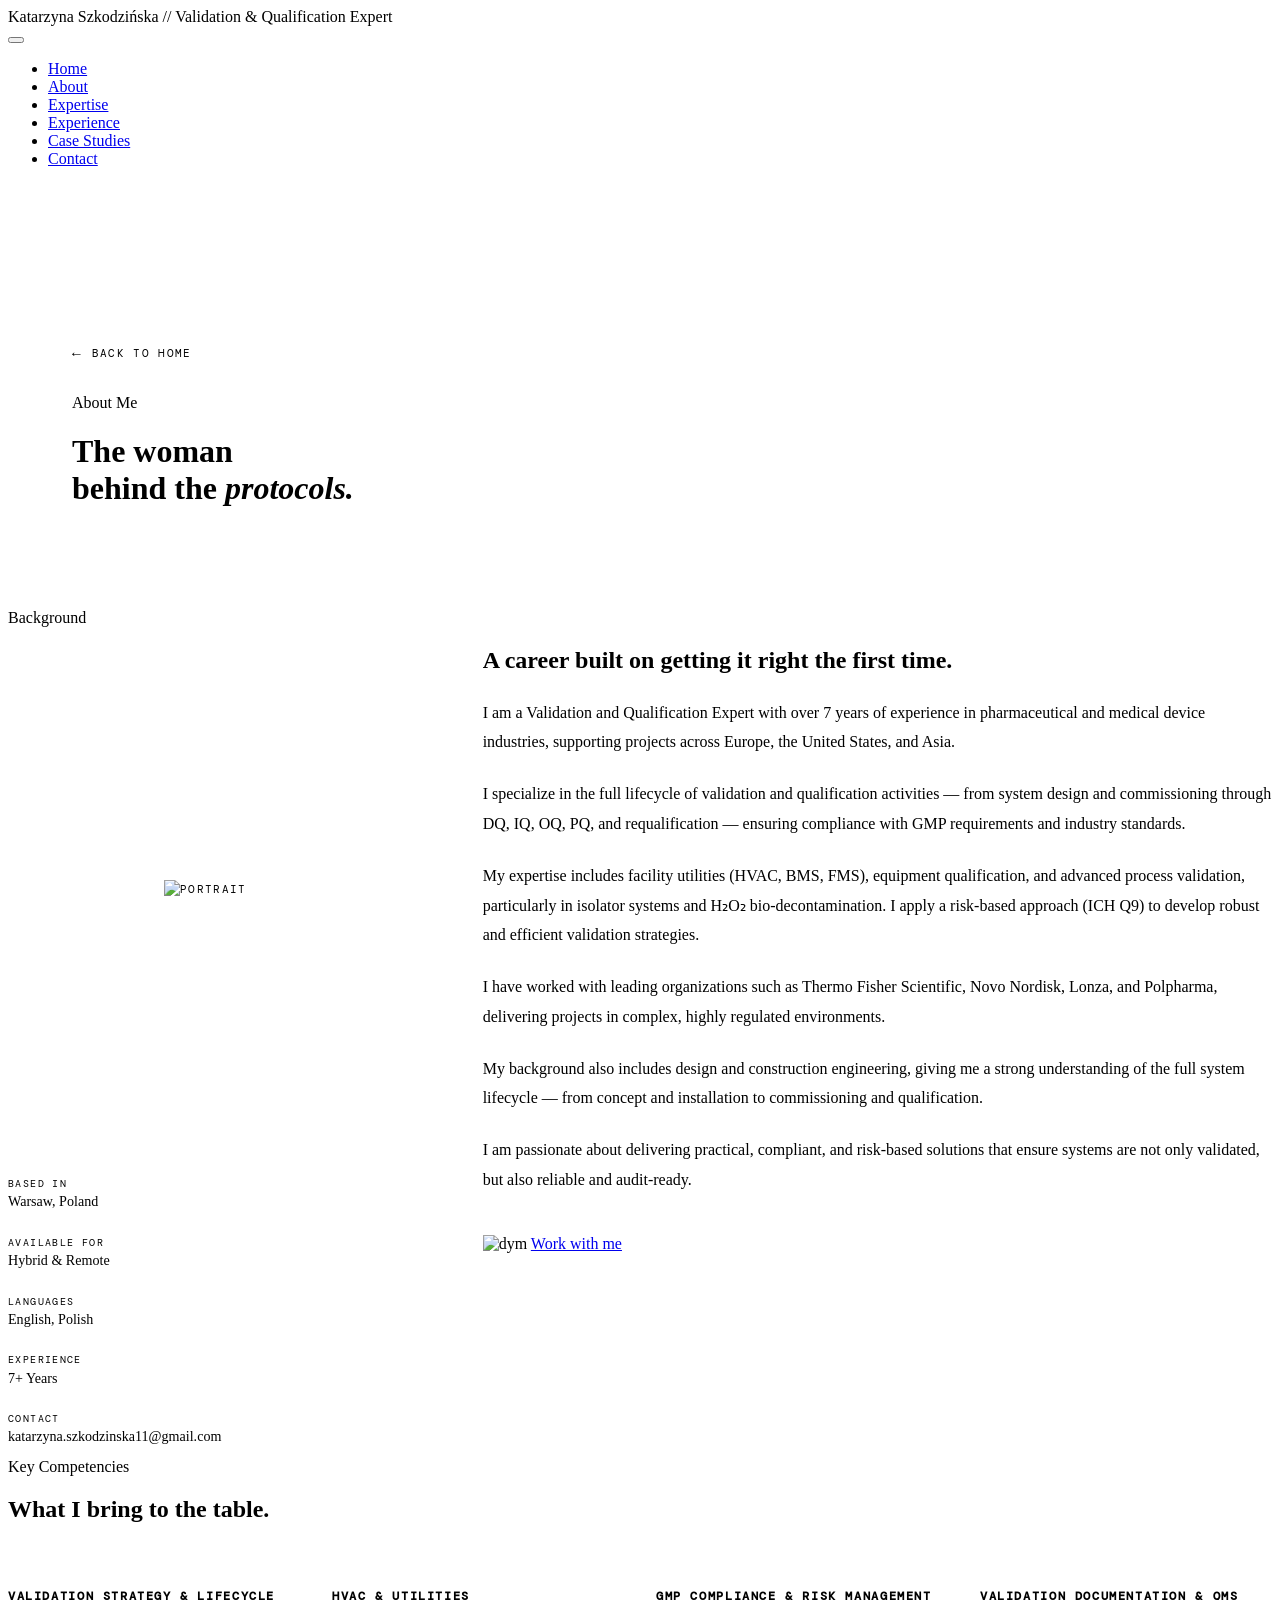
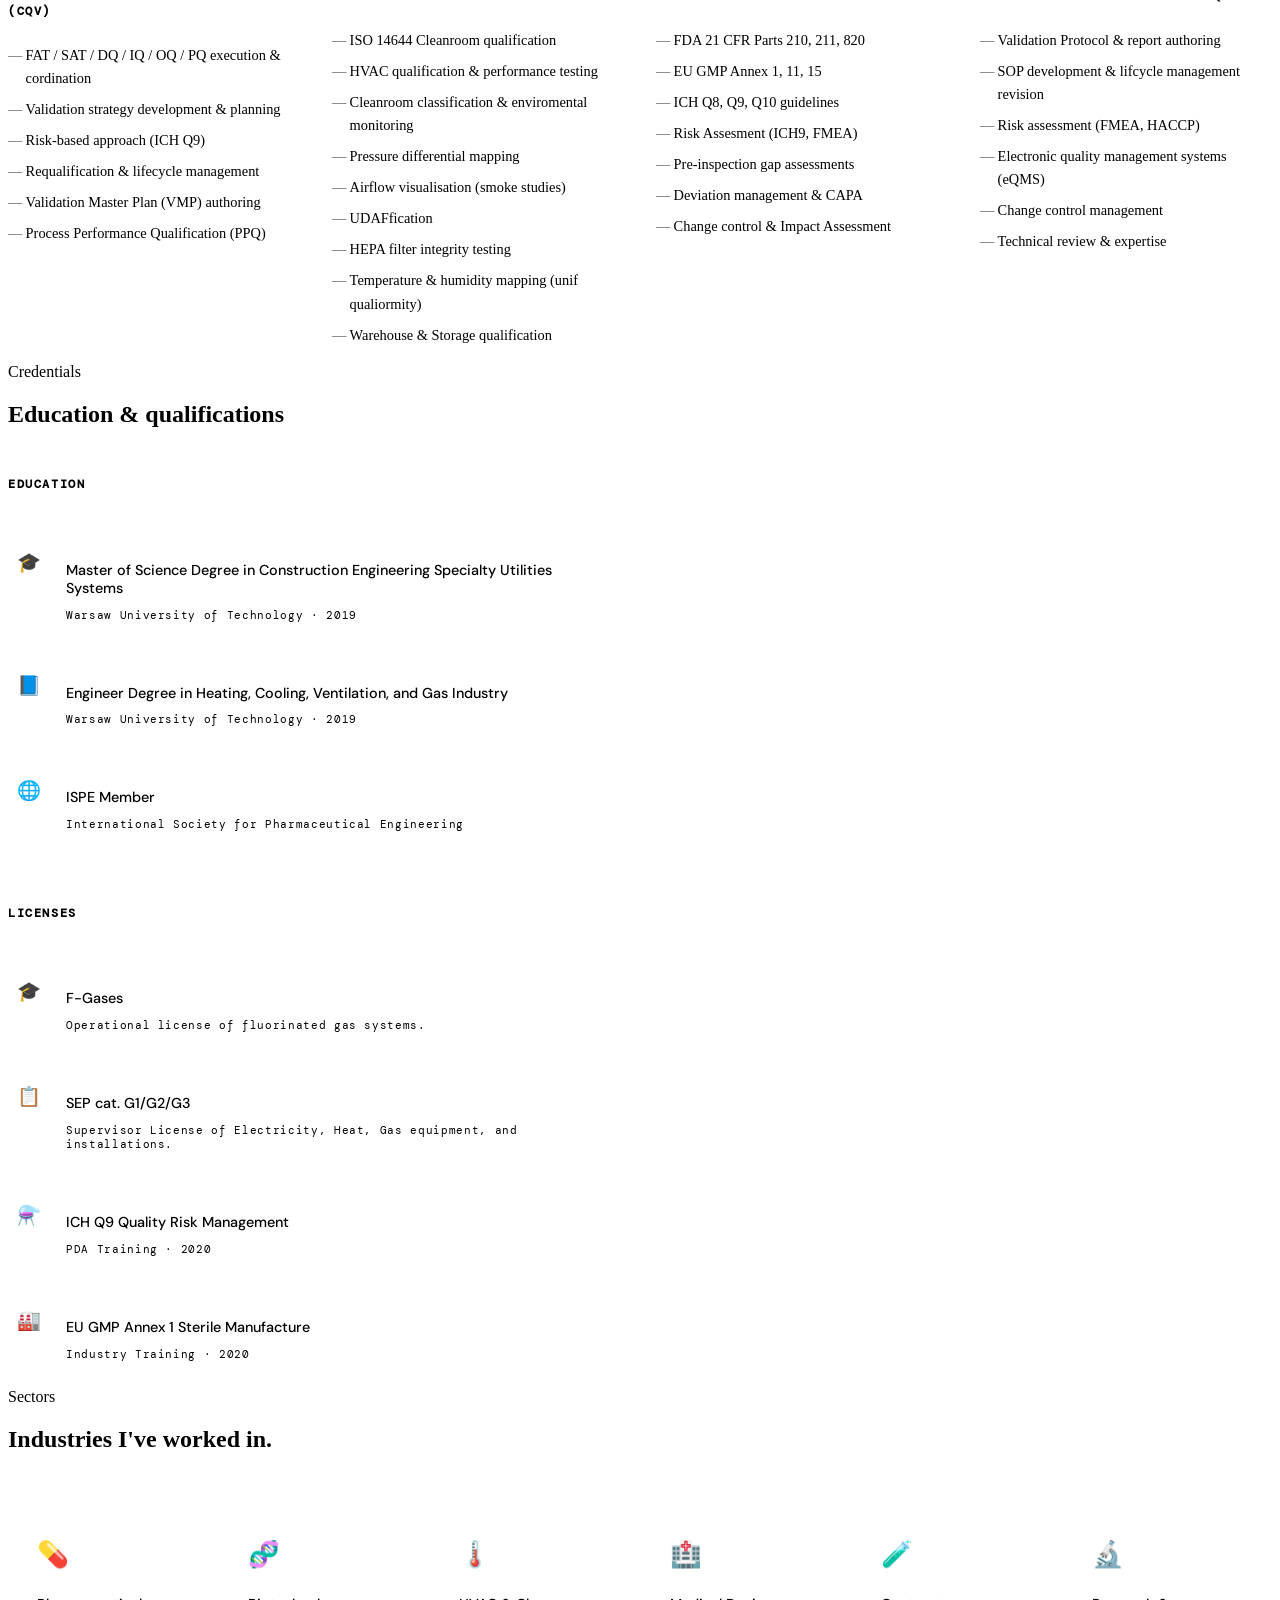
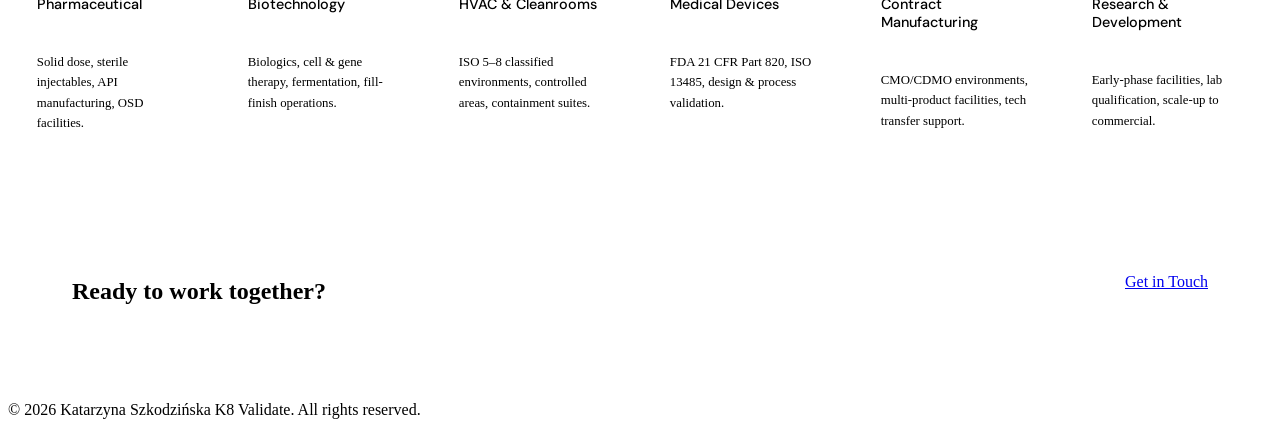
==== about.html @ bd3f9d7b "Update about.html" ====
<!DOCTYPE html>
<html lang="en">
<head>
  <meta charset="UTF-8" />
  <meta name="viewport" content="width=device-width, initial-scale=1.0"/>
  <title>About — K8 Validate</title>
  <link rel="preconnect" href="https://fonts.googleapis.com">
  <link href="https://fonts.googleapis.com/css2?family=DM+Serif+Display:ital@0;1&family=DM+Mono:wght@300;400;500&family=DM+Sans:wght@300;400;500&display=swap" rel="stylesheet">
  <link rel="stylesheet" href="style.css">
   <link rel="icon" type="image/png" href="assets/favicon.png">
  <style>
    /* ── PAGE HERO (smaller than homepage) ── */
    .page-hero {
      padding: 10rem 5vw 5rem;
      position: relative;
      overflow: hidden;
      border-bottom: 1px solid var(--rule);
    }

    .page-hero .hero-grid-bg {
      position: absolute;
      inset: 0;
      background-image:
        linear-gradient(var(--rule) 1px, transparent 1px),
        linear-gradient(90deg, var(--rule) 1px, transparent 1px);
      background-size: 60px 60px;
      mask-image: radial-gradient(ellipse 100% 100% at 0% 50%, black 30%, transparent 80%);
      -webkit-mask-image: radial-gradient(ellipse 100% 100% at 0% 50%, black 30%, transparent 80%);
    }

    .page-hero-content { position: relative; max-width: 720px; }

    .back-link {
      display: inline-flex;
      align-items: center;
      gap: 0.6rem;
      font-family: 'DM Mono', monospace;
      font-size: 0.7rem;
      letter-spacing: 0.12em;
      text-transform: uppercase;
      color: var(--muted);
      text-decoration: none;
      margin-bottom: 2rem;
      transition: color 0.2s;
    }

    .back-link:hover { color: var(--accent); }

    .back-link::before {
      content: '←';
      font-size: 0.9rem;
    }

    /* ── BIO ── */
    .bio-layout {
      display: grid;
      grid-template-columns: 1fr 2fr;
      gap: 5rem;
      align-items: start;
    }

    .bio-sidebar {
      position: sticky;
      top: 6rem;
    }

    .bio-photo {
      width: 100%;
      aspect-ratio: 3/4;
      background: var(--steel);
      border: 1px solid var(--rule);
      display: flex;
      align-items: center;
      justify-content: center;
      margin-bottom: 1.5rem;
      overflow: hidden;
      position: relative;
    }

    .bio-photo-placeholder {
      font-family: 'DM Mono', monospace;
      font-size: 0.68rem;
      letter-spacing: 0.12em;
      color: var(--muted);
      text-transform: uppercase;
      text-align: center;
      line-height: 1.8;
    }

    /* Replace the placeholder with your actual photo:
       <img src="photo.jpg" alt="Alex Morgan" style="width:100%;height:100%;object-fit:cover"> */

    .bio-sidebar-info {
      display: flex;
      flex-direction: column;
      gap: 0.8rem;
    }

    .bio-info-item {
      display: flex;
      flex-direction: column;
      gap: 0.2rem;
      padding-bottom: 0.8rem;
      border-bottom: 1px solid var(--rule);
    }

    .bio-info-label {
      font-family: 'DM Mono', monospace;
      font-size: 0.62rem;
      letter-spacing: 0.14em;
      text-transform: uppercase;
      color: var(--muted);
    }

    .bio-info-value {
      font-size: 0.88rem;
      color: var(--text);
    }

    .bio-body h2 {
      margin-bottom: 1.5rem;
    }

    .bio-body p {
      color: var(--muted);
      font-size: 1rem;
      line-height: 1.85;
      margin-bottom: 1.4rem;
    }

    .bio-body p strong {
      color: var(--text);
      font-weight: 500;
    }

    .bio-body blockquote {
      border-left: 2px solid var(--accent);
      padding: 1rem 1.5rem;
      margin: 2rem 0;
      font-family: 'DM Serif Display', serif;
      font-size: 1.25rem;
      font-style: italic;
      color: var(--offwhite);
      line-height: 1.6;
    }

    /* ── SKILLS ── */
    #skills { background: var(--steel); }

    .skills-grid {
      display: grid;
      grid-template-columns: repeat(auto-fit, minmax(280px, 1fr));
      gap: 2rem;
      margin-top: 1rem;
    }

    .skill-group h3 {
      font-family: 'DM Mono', monospace;
      font-size: 0.72rem;
      letter-spacing: 0.14em;
      text-transform: uppercase;
      color: var(--accent);
      margin-bottom: 1rem;
      padding-bottom: 0.6rem;
      border-bottom: 1px solid var(--rule);
    }

    .skill-list {
      list-style: none;
      padding: 0;
      display: flex;
      flex-direction: column;
      gap: 0.5rem;
    }

    .skill-list li {
      color: var(--muted);
      font-size: 0.9rem;
      padding-left: 1.1rem;
      position: relative;
      line-height: 1.6;
    }

    .skill-list li::before {
      content: '—';
      position: absolute;
      left: 0;
      color: var(--accent);
      opacity: 0.6;
    }

    /* ── CERTIFICATIONS & EDUCATION ── */
    .cert-grid {
      display: grid;
      grid-template-columns: 1fr 1fr;
      gap: 4rem;
      align-items: start;
    }

    .cert-block h3 {
      font-family: 'DM Mono', monospace;
      font-size: 0.72rem;
      letter-spacing: 0.14em;
      text-transform: uppercase;
      color: var(--accent);
      margin-bottom: 1.5rem;
      padding-bottom: 0.6rem;
      border-bottom: 1px solid var(--rule);
    }

    .cert-item {
      display: flex;
      gap: 1rem;
      padding: 1rem 0;
      border-bottom: 1px solid var(--rule);
    }

    .cert-item:last-child { border-bottom: none; }

    .cert-badge {
      width: 42px;
      height: 42px;
      background: var(--steel);
      border: 1px solid var(--rule);
      display: flex;
      align-items: center;
      justify-content: center;
      font-size: 1.2rem;
      flex-shrink: 0;
    }

    .cert-info h4 {
      font-family: 'DM Sans', sans-serif;
      font-weight: 500;
      font-size: 0.9rem;
      color: var(--offwhite);
      margin-bottom: 0.2rem;
    }

    .cert-info p {
      font-family: 'DM Mono', monospace;
      font-size: 0.68rem;
      letter-spacing: 0.06em;
      color: var(--muted);
    }

    /* ── INDUSTRIES ── */
    #industries { background: var(--steel); }

    .industry-grid {
      display: grid;
      grid-template-columns: repeat(auto-fit, minmax(200px, 1fr));
      gap: 2px;
      margin-top: 1rem;
    }

    .industry-card {
      background: var(--navy);
      padding: 2rem 1.8rem;
      display: flex;
      flex-direction: column;
      gap: 0.7rem;
      transition: transform 0.2s;
      position: relative;
      overflow: hidden;
    }

    .industry-card::before {
      content: '';
      position: absolute;
      top: 0; left: 0; right: 0;
      height: 2px;
      background: linear-gradient(90deg, var(--accent), transparent);
      opacity: 0;
      transition: opacity 0.2s;
    }

    .industry-card:hover { transform: translateY(-3px); }
    .industry-card:hover::before { opacity: 1; }

    .industry-icon { font-size: 1.6rem; }

    .industry-card h3 {
      font-family: 'DM Sans', sans-serif;
      font-weight: 500;
      font-size: 0.9rem;
      color: var(--offwhite);
    }

    .industry-card p {
      font-size: 0.8rem;
      color: var(--muted);
      line-height: 1.6;
    }

    /* ── CTA ── */
    .cta-band {
      padding: 5rem 5vw;
      display: flex;
      justify-content: space-between;
      align-items: center;
      gap: 2rem;
      flex-wrap: wrap;
      border-top: 1px solid var(--rule);
    }

    .cta-band h2 { margin-bottom: 0; }

    /* ── RESPONSIVE ── */
    @media (max-width: 900px) {
      .bio-layout {
        grid-template-columns: 1fr;
        gap: 3rem;
      }

      .bio-sidebar {
        position: static;
        display: grid;
        grid-template-columns: 200px 1fr;
        gap: 2rem;
        align-items: start;
      }

      .cert-grid {
        grid-template-columns: 1fr;
        gap: 3rem;
      }
    }

    @media (max-width: 640px) {
      .page-hero { padding: 8rem 5vw 3.5rem; }

      .bio-sidebar {
        grid-template-columns: 1fr;
      }

      .bio-photo {
        aspect-ratio: 4/3;
        max-height: 260px;
      }

      .cta-band {
        flex-direction: column;
        align-items: flex-start;
      }

      .cta-band .btn { width: 100%; text-align: center; }
    }
  </style>
</head>
<body>

  <!-- NAV -->
  <nav id="main-nav">
    <div class="nav-logo">Katarzyna Szkodzińska // Validation & Qualification Expert</div>
    <button class="nav-toggle" id="nav-toggle" aria-label="Toggle menu">
      <span></span>
      <span></span>
      <span></span>
    </button>
    <ul id="nav-links">
       <li><a href="index.html"          onclick="closeMenu()">Home</a></li>
      <li><a href="/about"               onclick="closeMenu()">About</a></li>
      <li><a href="index.html#expertise"   onclick="closeMenu()">Expertise</a></li>
      <li><a href="index.html#experience" onclick="closeMenu()">Experience</a></li>
      <li><a href="/casestudies"   onclick="closeMenu()">Case Studies</a></li>
      <li><a href="index.html#contact"    onclick="closeMenu()">Contact</a></li>
    </ul>
  </nav>

  <!-- PAGE HERO -->
  <div class="page-hero">
    <div class="hero-grid-bg"></div>
    <div class="page-hero-content">
      <a href="index.html" class="back-link">Back to Home</a>
      <div class="hero-tag">About Me</div>
      <h1>The woman<br>behind the <em>protocols.</em></h1>
    </div>
  </div>

  <!-- BIO -->
  <section id="bio">
    <div class="section-label">Background</div>
    <div class="bio-layout">

      <div class="bio-sidebar fade-in">
        <div class="bio-photo">
          <div class="bio-photo-placeholder">
            <img src="assets/k8_portrait.jpg" alt="portrait" style="max-width: 100%; height: auto;">

          </div>
        </div>
        <div class="bio-sidebar-info">
          <div class="bio-info-item">
            <span class="bio-info-label">Based in</span>
            <span class="bio-info-value">Warsaw, Poland</span>
          </div>
          <div class="bio-info-item">
            <span class="bio-info-label">Available for</span>
            <span class="bio-info-value">Hybrid & Remote</span>
          </div>
          <div class="bio-info-item">
            <span class="bio-info-label">Languages</span>
            <span class="bio-info-value">English, Polish</span>
          </div>
          <div class="bio-info-item">
            <span class="bio-info-label">Experience</span>
            <span class="bio-info-value">7+ Years</span>
          </div>
          <div class="bio-info-item">
            <span class="bio-info-label">Contact</span>
            <span class="bio-info-value">katarzyna.szkodzinska11@gmail.com</span>
          </div>
        </div>
      </div>

      <div class="bio-body fade-in">
        <h2>A career built on getting it right the first time.</h2>

        <p>I am a Validation and Qualification Expert with over 7 years of experience in pharmaceutical and medical device industries, 
          supporting projects across Europe, the United States, and Asia.</p>

<p>I specialize in the full lifecycle of validation and qualification activities — from system design and commissioning through DQ, IQ, OQ, PQ, 
        and requalification — ensuring compliance with GMP requirements and industry standards.</p>

<p>My expertise includes facility utilities (HVAC, BMS, FMS), equipment qualification, and advanced process validation, particularly in isolator
  systems and H₂O₂ bio-decontamination. I apply a risk-based approach (ICH Q9) to develop robust and efficient validation strategies. </p>

<p>I have worked with leading organizations such as Thermo Fisher Scientific, Novo Nordisk, Lonza, and Polpharma, delivering projects in complex, 
  highly regulated environments.</p>

<p>My background also includes design and construction engineering, giving me a strong understanding of the full system lifecycle — from concept 
  and installation to commissioning and qualification. </p>

<p> I am passionate about delivering practical, compliant, and risk-based solutions that ensure systems are not only validated, but also reliable and audit-ready.</p>
    
        <br>
        <img src="assets/k8_dym.jpg" alt="dym" style="max-width: 100%; height: auto;">
        <a href="index.html#contact" class="btn">Work with me</a><br>
      </div>

    </div>
  </section>

  <!-- SKILLS -->
  <section id="skills">
    <div class="section-label">Key Competencies</div>
    <h2 class="fade-in">What I bring to the table.</h2>
    <br>
    <div class="skills-grid">

      <div class="skill-group fade-in">
        <h3>Validation Strategy & Lifecycle (CQV)</h3>
        <ul class="skill-list">
          <li>FAT / SAT / DQ / IQ / OQ / PQ execution & cordination </li>
          <li>Validation strategy development &amp; planning</li>
          <li>Risk-based approach (ICH Q9)</li>
          <li>Requalification &amp; lifecycle management</li>
          <li>Validation Master Plan (VMP) authoring</li>
          <li>Process Performance Qualification (PPQ)</li>
        </ul>
      </div>

      <div class="skill-group fade-in">
        <h3>HVAC &amp; Utilities</h3>
        <ul class="skill-list">
          <li>ISO 14644 Cleanroom qualification</li>
          <li>HVAC qualification & performance testing</li>
          <li>Cleanroom classification &amp; enviromental monitoring</li>
          <li>Pressure differential mapping</li>
          <li>Airflow visualisation (smoke studies)</li>
          <li>UDAFfication</li>
          <li>HEPA filter integrity testing</li>
          <li>Temperature &amp; humidity mapping (unif qualiormity)</li>
          <li>Warehouse &amp; Storage qualification</li>
        </ul>
      </div>

      <div class="skill-group fade-in">
        <h3>GMP Compliance &amp; Risk Management</h3>
        <ul class="skill-list">
          <li>FDA 21 CFR Parts 210, 211, 820</li>
          <li>EU GMP Annex 1, 11, 15</li>
          <li>ICH Q8, Q9, Q10 guidelines</li>
          <li>Risk Assesment (ICH9, FMEA)</li>
          <li>Pre-inspection gap assessments</li>
          <li>Deviation management &amp; CAPA</li>
          <li>Change control &amp; Impact Assessment</li>
        </ul>
      </div>

      <div class="skill-group fade-in">
        <h3> Validation Documentation &amp; QMS</h3>
        <ul class="skill-list">
          <li> Validation Protocol &amp; report authoring</li>
          <li>SOP development &amp; lifcycle management revision</li>
          <li>Risk assessment (FMEA, HACCP)</li>
          <li>Electronic quality management systems (eQMS)</li>
          <li>Change control management</li>
          <li>Technical review &amp; expertise </li>
        </ul>
      </div>

    </div>
  </section>

  <!-- CERTIFICATIONS & EDUCATION -->
  <section id="certifications">
    <div class="section-label">Credentials</div>
    <h2 class="fade-in">Education &amp; qualifications</h2>
    <br>
    <div class="cert-grid fade-in">

      <div class="cert-block">
        <h3>Education</h3>

        <div class="cert-item">
          <div class="cert-badge">🎓</div>
          <div class="cert-info">
            <h4>Master of Science Degree in Construction Engineering Specialty Utilities Systems</h4>
            <p>Warsaw University of Technology · 2019</p>
          </div>
        </div>

        <div class="cert-item">
          <div class="cert-badge">📘</div>
          <div class="cert-info">
            <h4> Engineer Degree in Heating, Cooling, Ventilation, and Gas Industry</h4>
            <p>Warsaw University of Technology · 2019</p>
          </div>
        </div>

        <div class="cert-item">
          <div class="cert-badge">🌐</div>
          <div class="cert-info">
            <h4>ISPE Member</h4>
            <p>International Society for Pharmaceutical Engineering</p>
          </div>
        </div>
        <br><br>
      <div class="cert-block">
        <h3>Licenses</h3>

        <div class="cert-item">
          <div class="cert-badge">🎓</div>
          <div class="cert-info">
            <h4>F-Gases</h4>
            <p>Operational license of fluorinated gas systems.</p>
          </div>
        </div>

        <div class="cert-item">
          <div class="cert-badge">📋</div>
          <div class="cert-info">
            <h4>SEP cat. G1/G2/G3</h4>
            <p>Supervisor License of Electricity, Heat, Gas equipment, and installations.</p>
          </div>
        </div>

        <div class="cert-item">
          <div class="cert-badge">⚗️</div>
          <div class="cert-info">
            <h4>ICH Q9 Quality Risk Management</h4>
            <p>PDA Training · 2020</p>
          </div>
        </div>

        <div class="cert-item">
          <div class="cert-badge">🏭</div>
          <div class="cert-info">
            <h4>EU GMP Annex 1 Sterile Manufacture</h4>
            <p>Industry Training · 2020</p>
          </div>
        </div>

      </div>

      

      </div>
    </div>
  </section>

  <!-- INDUSTRIES -->
  <section id="industries">
    <div class="section-label">Sectors</div>
    <h2 class="fade-in">Industries I've worked in.</h2>
    <br>
    <div class="industry-grid">

      <div class="industry-card fade-in">
        <div class="industry-icon">💊</div>
        <h3>Pharmaceutical</h3>
        <p>Solid dose, sterile injectables, API manufacturing, OSD facilities.</p>
      </div>

      <div class="industry-card fade-in">
        <div class="industry-icon">🧬</div>
        <h3>Biotechnology</h3>
        <p>Biologics, cell &amp; gene therapy, fermentation, fill-finish operations.</p>
      </div>

      <div class="industry-card fade-in">
        <div class="industry-icon">🌡️</div>
        <h3>HVAC &amp; Cleanrooms</h3>
        <p>ISO 5–8 classified environments, controlled areas, containment suites.</p>
      </div>

      <div class="industry-card fade-in">
        <div class="industry-icon">🏥</div>
        <h3>Medical Devices</h3>
        <p>FDA 21 CFR Part 820, ISO 13485, design &amp; process validation.</p>
      </div>

      <div class="industry-card fade-in">
        <div class="industry-icon">🧪</div>
        <h3>Contract Manufacturing</h3>
        <p>CMO/CDMO environments, multi-product facilities, tech transfer support.</p>
      </div>

      <div class="industry-card fade-in">
        <div class="industry-icon">🔬</div>
        <h3>Research &amp; Development</h3>
        <p>Early-phase facilities, lab qualification, scale-up to commercial.</p>
      </div>

    </div>
  </section>

  <!-- CTA -->
  <div class="cta-band fade-in">
    <h2>Ready to work together?</h2>
    <a href="index.html#contact" class="btn">Get in Touch</a>
  </div>

  <!-- FOOTER -->
  <footer>
    <p>© 2026 Katarzyna Szkodzińska K8 Validate. All rights reserved.</p>
 
  </footer>

  <script>
    // ── Hamburger menu ──
    const toggle = document.getElementById('nav-toggle');
    const nav    = document.getElementById('main-nav');
    const links  = document.getElementById('nav-links');

    toggle.addEventListener('click', () => {
      nav.classList.toggle('open');
      links.classList.toggle('open');
    });

    function closeMenu() {
      nav.classList.remove('open');
      links.classList.remove('open');
    }

    // ── Fade-in on scroll ──
    const observer = new IntersectionObserver((entries) => {
      entries.forEach(el => {
        if (el.isIntersecting) el.target.classList.add('visible');
      });
    }, { threshold: 0.1 });

    document.querySelectorAll('.fade-in').forEach(el => observer.observe(el));
  </script>

</body>
</html>
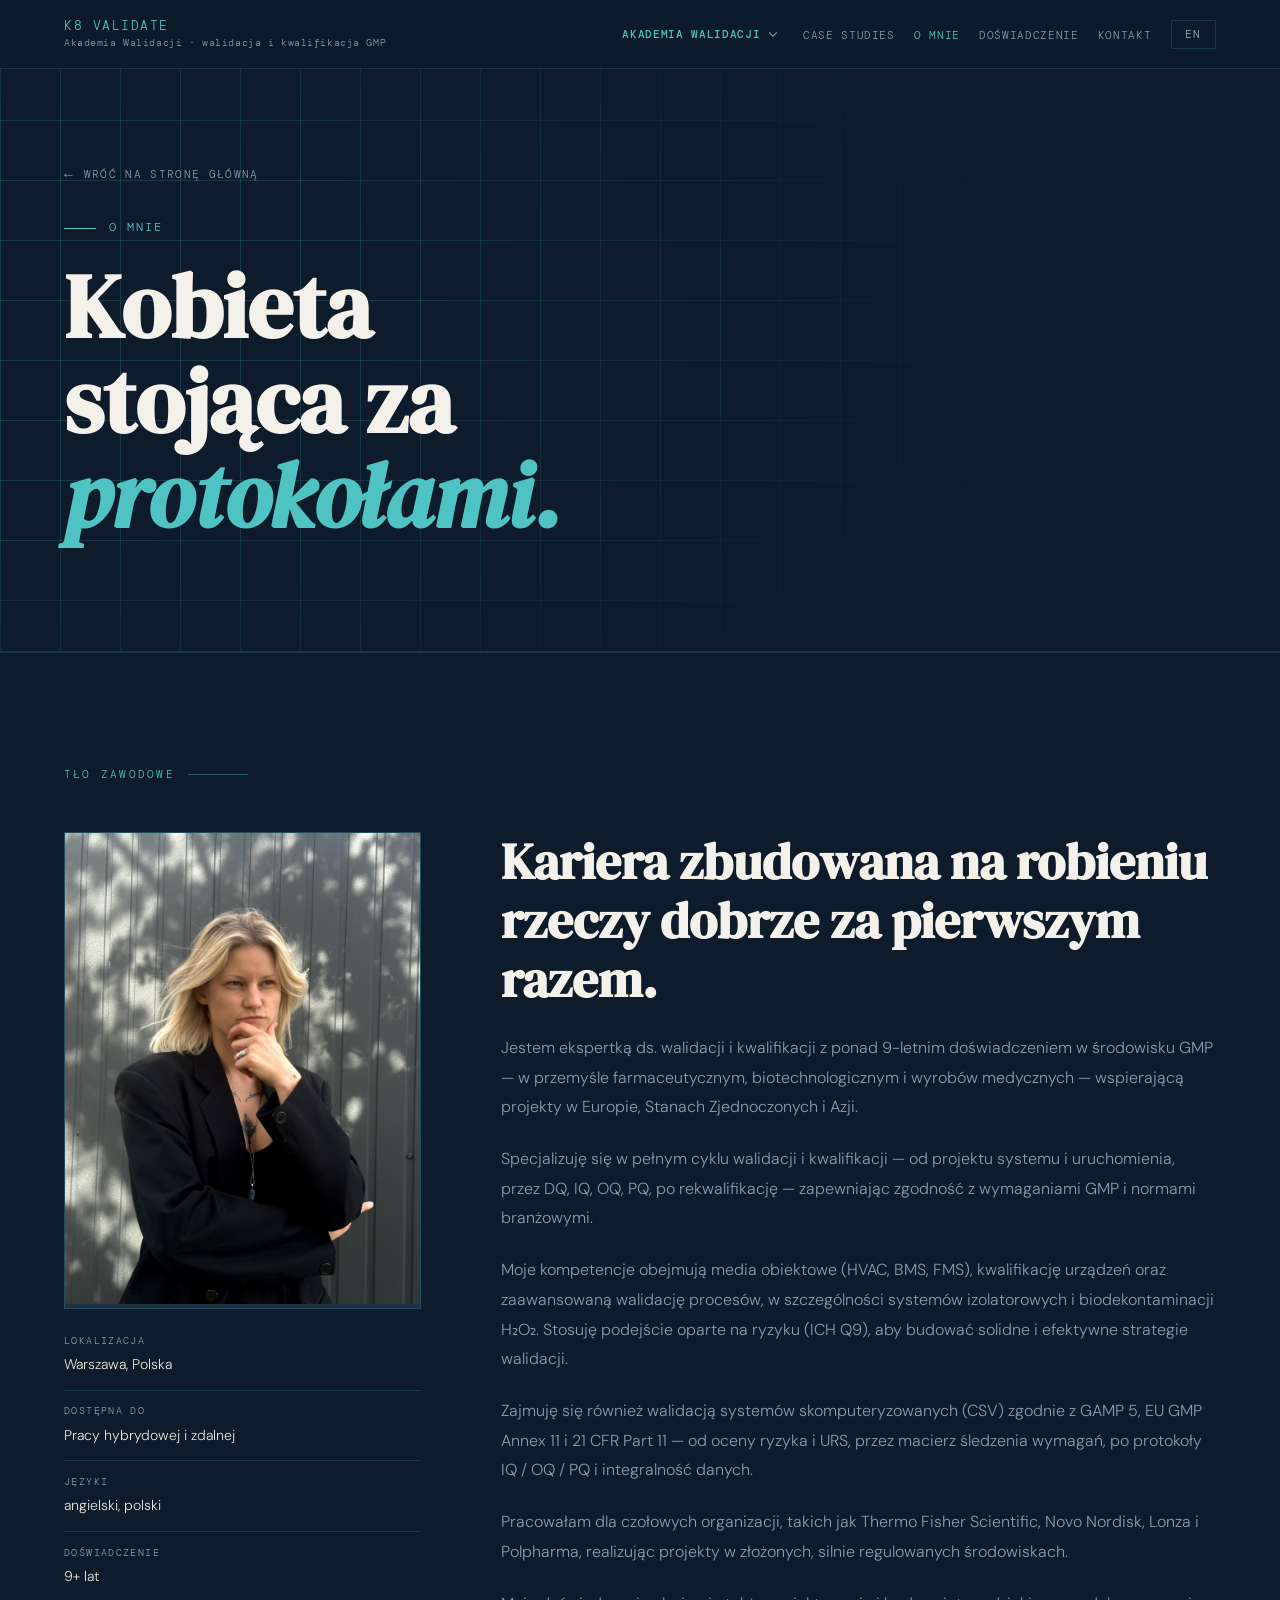
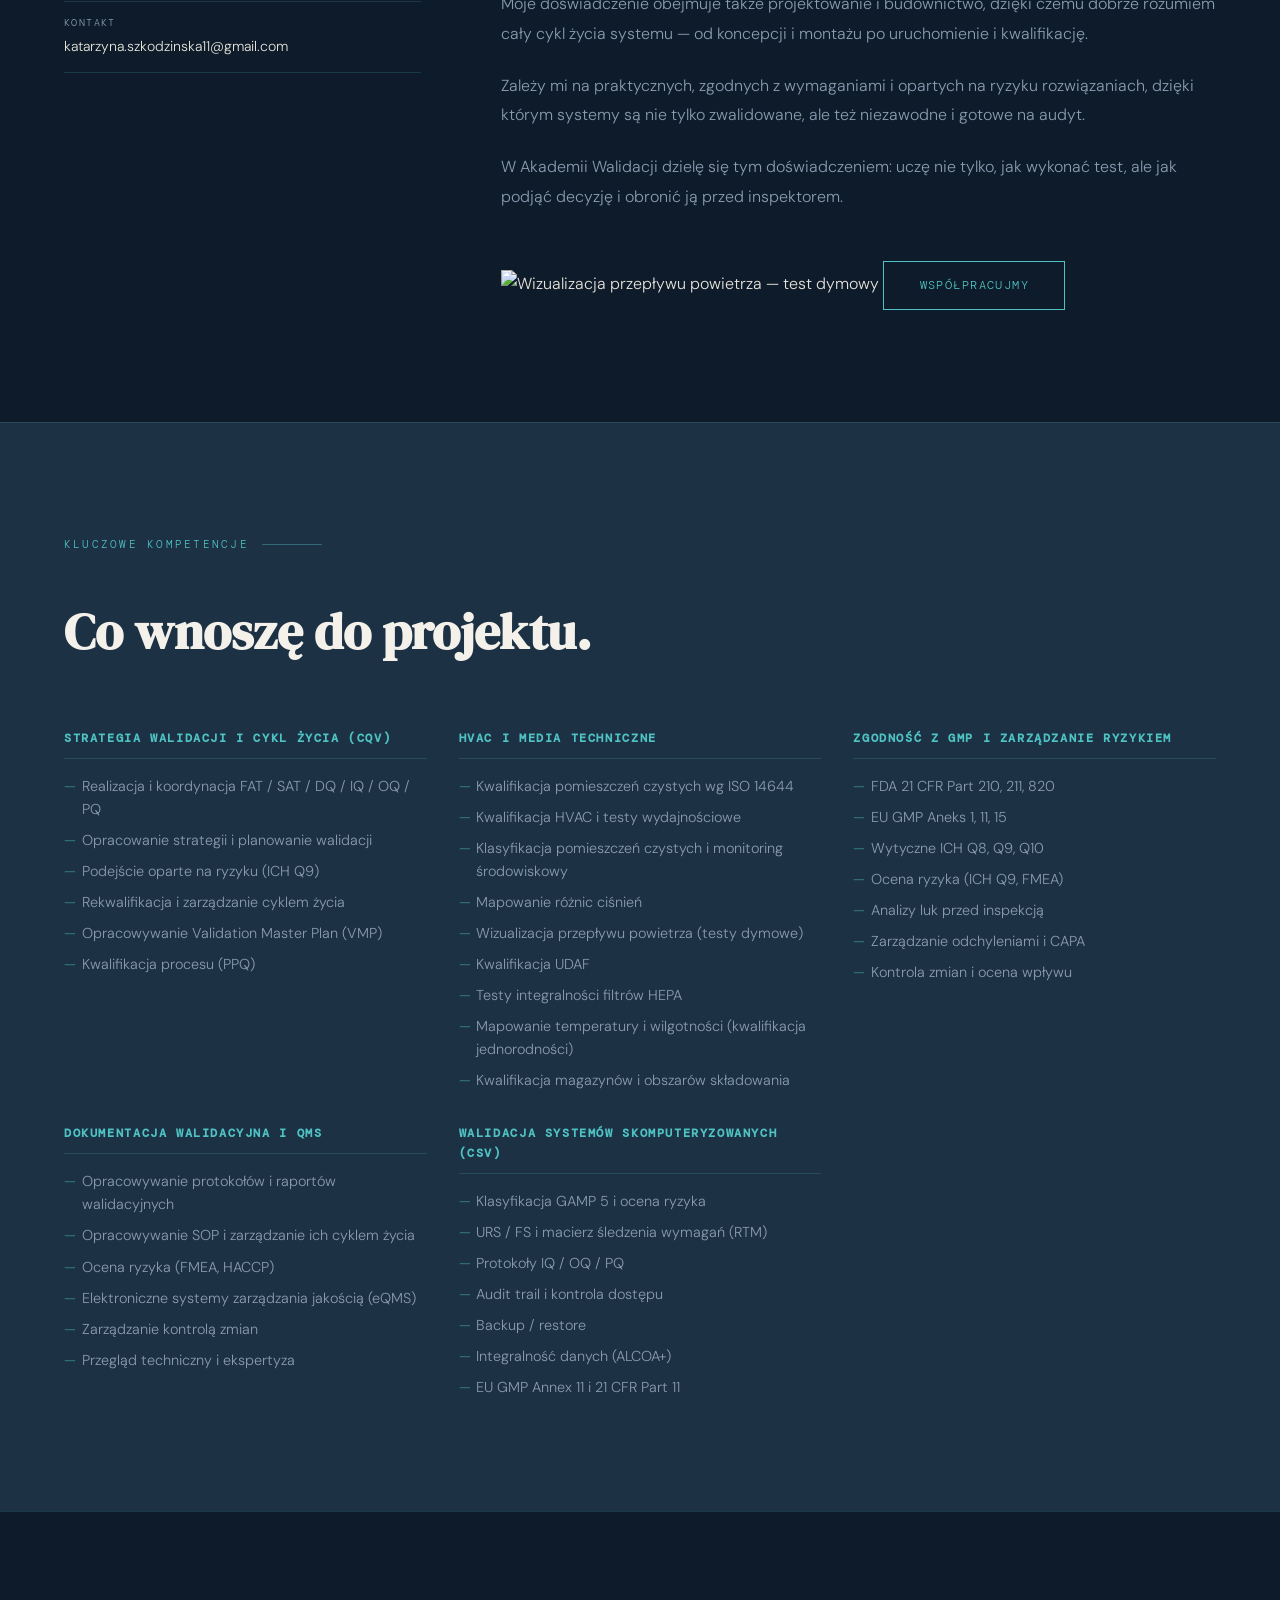
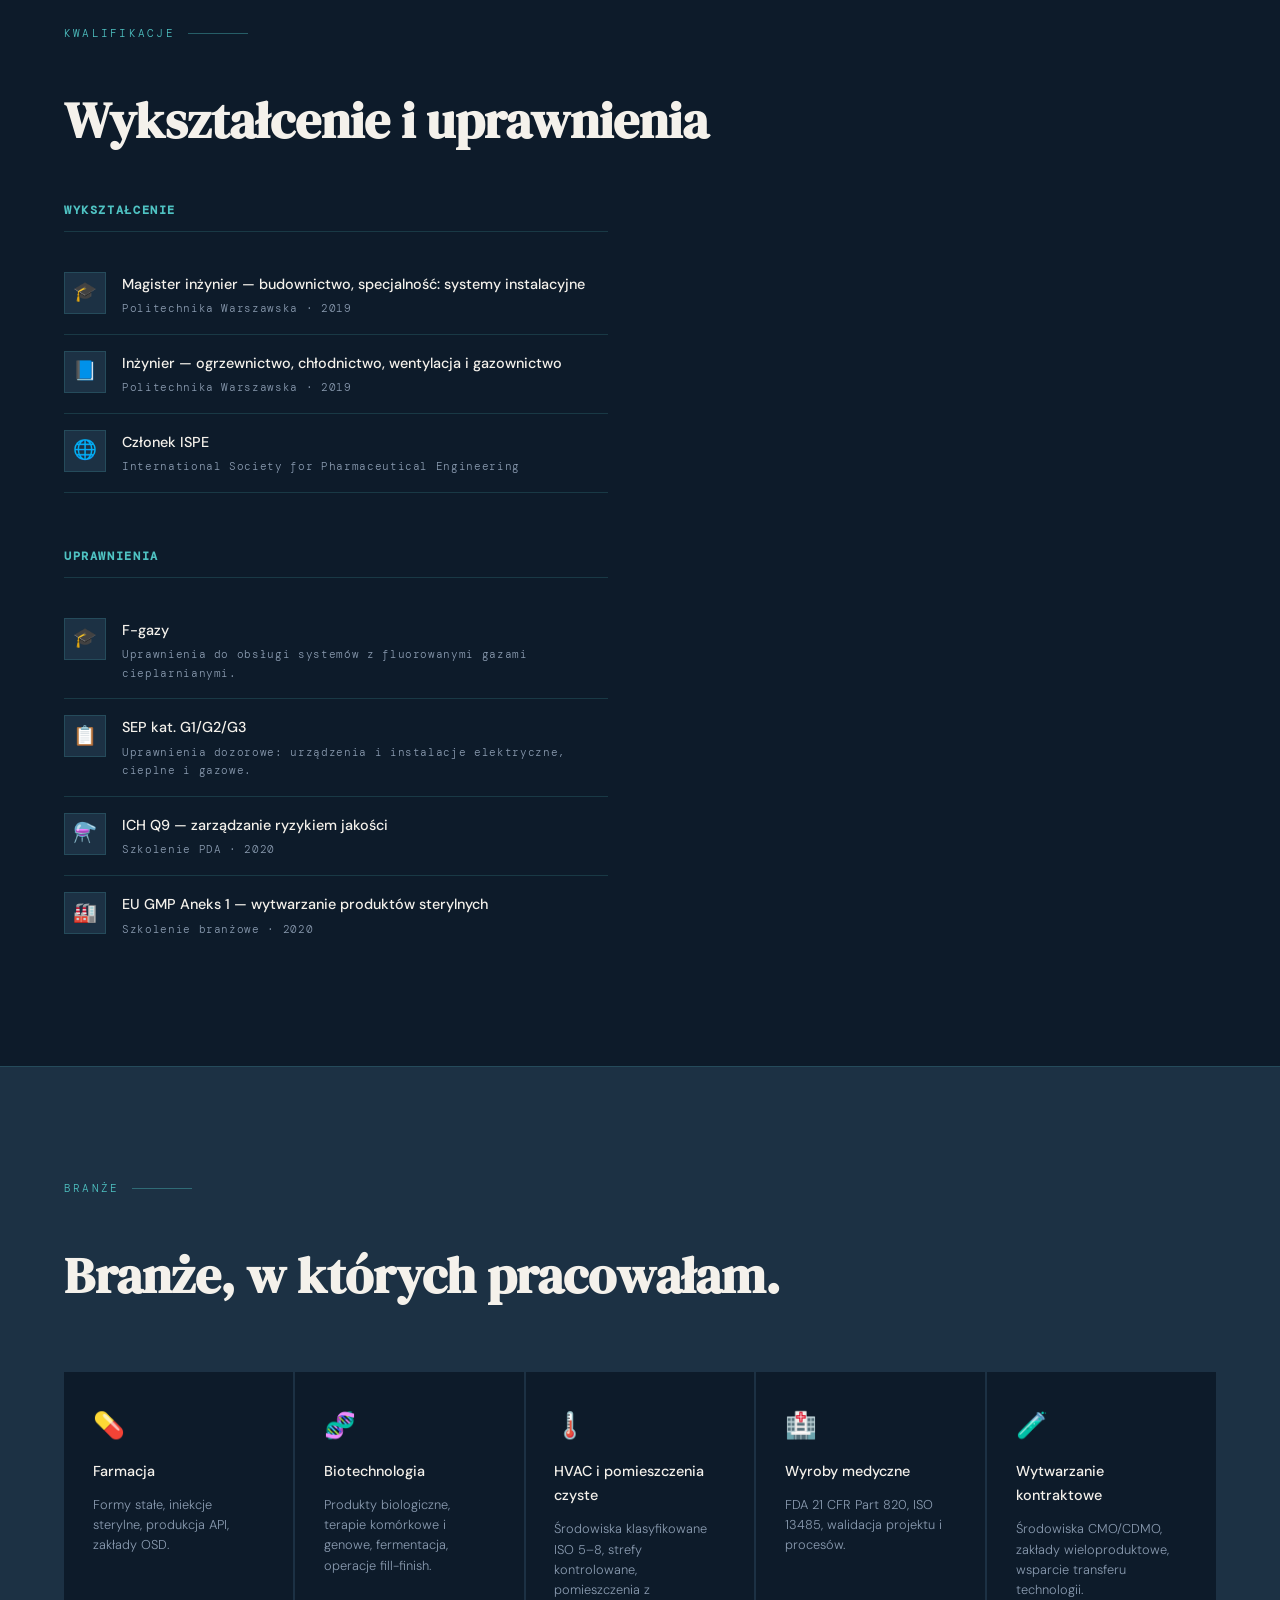
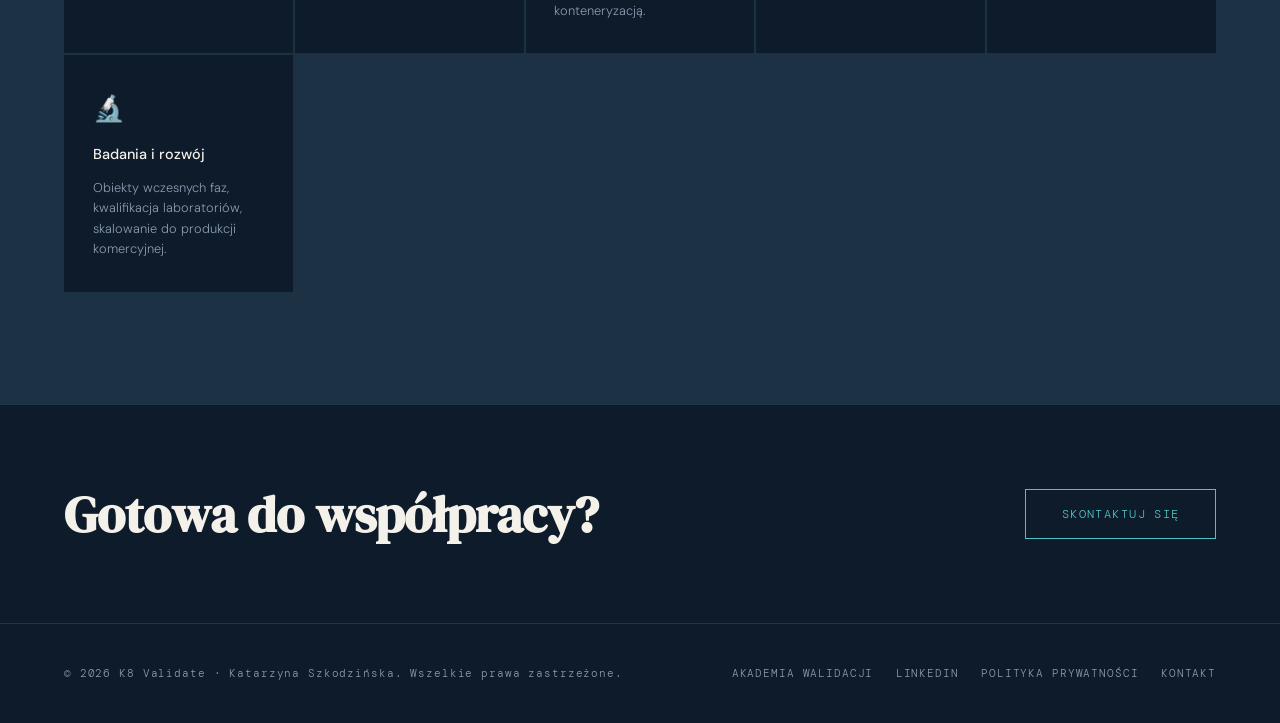
==== commit fe934421: "Add files via upload" ====
--- a/about.html
+++ b/about.html
@@ -1,14 +1,14 @@
 <!DOCTYPE html>
-<html lang="en">
+<html lang="pl">
 <head>
-  <meta charset="UTF-8" />
-  <meta name="viewport" content="width=device-width, initial-scale=1.0"/>
-  <title>About — K8 Validate</title>
-  <link rel="preconnect" href="https://fonts.googleapis.com">
-  <link href="https://fonts.googleapis.com/css2?family=DM+Serif+Display:ital@0;1&family=DM+Mono:wght@300;400;500&family=DM+Sans:wght@300;400;500&display=swap" rel="stylesheet">
-  <link rel="stylesheet" href="style.css">
-   <link rel="icon" type="image/png" href="assets/favicon.png">
-  <style>
+<meta charset="utf-8"/>
+<meta content="width=device-width, initial-scale=1.0" name="viewport"/>
+<title data-en="About — K8 Validate">O mnie — K8 Validate</title>
+<link href="https://fonts.googleapis.com" rel="preconnect"/>
+<link href="https://fonts.googleapis.com/css2?family=DM+Serif+Display:ital@0;1&amp;family=DM+Mono:wght@300;400;500&amp;family=DM+Sans:wght@300;400;500&amp;display=swap" rel="stylesheet"/>
+<link href="style.css?v=6" rel="stylesheet"/>
+<link href="assets/favicon.png" rel="icon" type="image/png"/>
+<style>
     /* ── PAGE HERO (smaller than homepage) ── */
     .page-hero {
       padding: 10rem 5vw 5rem;
@@ -349,321 +349,259 @@
   </style>
 </head>
 <body>
-
-  <!-- NAV -->
-  <nav id="main-nav">
-    <div class="nav-logo">Katarzyna Szkodzińska // Validation & Qualification Expert</div>
-    <button class="nav-toggle" id="nav-toggle" aria-label="Toggle menu">
-      <span></span>
-      <span></span>
-      <span></span>
-    </button>
-    <ul id="nav-links">
-       <li><a href="index.html"          onclick="closeMenu()">Home</a></li>
-      <li><a href="/about"               onclick="closeMenu()">About</a></li>
-      <li><a href="index.html#expertise"   onclick="closeMenu()">Expertise</a></li>
-      <li><a href="index.html#experience" onclick="closeMenu()">Experience</a></li>
-      <li><a href="/casestudies"   onclick="closeMenu()">Case Studies</a></li>
-      <li><a href="index.html#contact"    onclick="closeMenu()">Contact</a></li>
-    </ul>
-  </nav>
-
-  <!-- PAGE HERO -->
-  <div class="page-hero">
-    <div class="hero-grid-bg"></div>
-    <div class="page-hero-content">
-      <a href="index.html" class="back-link">Back to Home</a>
-      <div class="hero-tag">About Me</div>
-      <h1>The woman<br>behind the <em>protocols.</em></h1>
-    </div>
-  </div>
-
-  <!-- BIO -->
-  <section id="bio">
-    <div class="section-label">Background</div>
-    <div class="bio-layout">
-
-      <div class="bio-sidebar fade-in">
-        <div class="bio-photo">
-          <div class="bio-photo-placeholder">
-            <img src="assets/k8_portrait.jpg" alt="portrait" style="max-width: 100%; height: auto;">
-
-          </div>
-        </div>
-        <div class="bio-sidebar-info">
-          <div class="bio-info-item">
-            <span class="bio-info-label">Based in</span>
-            <span class="bio-info-value">Warsaw, Poland</span>
-          </div>
-          <div class="bio-info-item">
-            <span class="bio-info-label">Available for</span>
-            <span class="bio-info-value">Hybrid & Remote</span>
-          </div>
-          <div class="bio-info-item">
-            <span class="bio-info-label">Languages</span>
-            <span class="bio-info-value">English, Polish</span>
-          </div>
-          <div class="bio-info-item">
-            <span class="bio-info-label">Experience</span>
-            <span class="bio-info-value">7+ Years</span>
-          </div>
-          <div class="bio-info-item">
-            <span class="bio-info-label">Contact</span>
-            <span class="bio-info-value">katarzyna.szkodzinska11@gmail.com</span>
-          </div>
-        </div>
-      </div>
-
-      <div class="bio-body fade-in">
-        <h2>A career built on getting it right the first time.</h2>
-
-        <p>I am a Validation and Qualification Expert with over 7 years of experience in pharmaceutical and medical device industries, 
-          supporting projects across Europe, the United States, and Asia.</p>
-
-<p>I specialize in the full lifecycle of validation and qualification activities — from system design and commissioning through DQ, IQ, OQ, PQ, 
-        and requalification — ensuring compliance with GMP requirements and industry standards.</p>
-
-<p>My expertise includes facility utilities (HVAC, BMS, FMS), equipment qualification, and advanced process validation, particularly in isolator
-  systems and H₂O₂ bio-decontamination. I apply a risk-based approach (ICH Q9) to develop robust and efficient validation strategies. </p>
-
-<p>I have worked with leading organizations such as Thermo Fisher Scientific, Novo Nordisk, Lonza, and Polpharma, delivering projects in complex, 
-  highly regulated environments.</p>
-
-<p>My background also includes design and construction engineering, giving me a strong understanding of the full system lifecycle — from concept 
-  and installation to commissioning and qualification. </p>
-
-<p> I am passionate about delivering practical, compliant, and risk-based solutions that ensure systems are not only validated, but also reliable and audit-ready.</p>
-    
-        <br>
-        <img src="assets/k8_dym.jpg" alt="dym" style="max-width: 100%; height: auto;">
-        <a href="index.html#contact" class="btn">Work with me</a><br>
-      </div>
-
-    </div>
-  </section>
-
-  <!-- SKILLS -->
-  <section id="skills">
-    <div class="section-label">Key Competencies</div>
-    <h2 class="fade-in">What I bring to the table.</h2>
-    <br>
-    <div class="skills-grid">
-
-      <div class="skill-group fade-in">
-        <h3>Validation Strategy & Lifecycle (CQV)</h3>
-        <ul class="skill-list">
-          <li>FAT / SAT / DQ / IQ / OQ / PQ execution & cordination </li>
-          <li>Validation strategy development &amp; planning</li>
-          <li>Risk-based approach (ICH Q9)</li>
-          <li>Requalification &amp; lifecycle management</li>
-          <li>Validation Master Plan (VMP) authoring</li>
-          <li>Process Performance Qualification (PPQ)</li>
-        </ul>
-      </div>
-
-      <div class="skill-group fade-in">
-        <h3>HVAC &amp; Utilities</h3>
-        <ul class="skill-list">
-          <li>ISO 14644 Cleanroom qualification</li>
-          <li>HVAC qualification & performance testing</li>
-          <li>Cleanroom classification &amp; enviromental monitoring</li>
-          <li>Pressure differential mapping</li>
-          <li>Airflow visualisation (smoke studies)</li>
-          <li>UDAFfication</li>
-          <li>HEPA filter integrity testing</li>
-          <li>Temperature &amp; humidity mapping (unif qualiormity)</li>
-          <li>Warehouse &amp; Storage qualification</li>
-        </ul>
-      </div>
-
-      <div class="skill-group fade-in">
-        <h3>GMP Compliance &amp; Risk Management</h3>
-        <ul class="skill-list">
-          <li>FDA 21 CFR Parts 210, 211, 820</li>
-          <li>EU GMP Annex 1, 11, 15</li>
-          <li>ICH Q8, Q9, Q10 guidelines</li>
-          <li>Risk Assesment (ICH9, FMEA)</li>
-          <li>Pre-inspection gap assessments</li>
-          <li>Deviation management &amp; CAPA</li>
-          <li>Change control &amp; Impact Assessment</li>
-        </ul>
-      </div>
-
-      <div class="skill-group fade-in">
-        <h3> Validation Documentation &amp; QMS</h3>
-        <ul class="skill-list">
-          <li> Validation Protocol &amp; report authoring</li>
-          <li>SOP development &amp; lifcycle management revision</li>
-          <li>Risk assessment (FMEA, HACCP)</li>
-          <li>Electronic quality management systems (eQMS)</li>
-          <li>Change control management</li>
-          <li>Technical review &amp; expertise </li>
-        </ul>
-      </div>
-
-    </div>
-  </section>
-
-  <!-- CERTIFICATIONS & EDUCATION -->
-  <section id="certifications">
-    <div class="section-label">Credentials</div>
-    <h2 class="fade-in">Education &amp; qualifications</h2>
-    <br>
-    <div class="cert-grid fade-in">
-
-      <div class="cert-block">
-        <h3>Education</h3>
-
-        <div class="cert-item">
-          <div class="cert-badge">🎓</div>
-          <div class="cert-info">
-            <h4>Master of Science Degree in Construction Engineering Specialty Utilities Systems</h4>
-            <p>Warsaw University of Technology · 2019</p>
-          </div>
-        </div>
-
-        <div class="cert-item">
-          <div class="cert-badge">📘</div>
-          <div class="cert-info">
-            <h4> Engineer Degree in Heating, Cooling, Ventilation, and Gas Industry</h4>
-            <p>Warsaw University of Technology · 2019</p>
-          </div>
-        </div>
-
-        <div class="cert-item">
-          <div class="cert-badge">🌐</div>
-          <div class="cert-info">
-            <h4>ISPE Member</h4>
-            <p>International Society for Pharmaceutical Engineering</p>
-          </div>
-        </div>
-        <br><br>
-      <div class="cert-block">
-        <h3>Licenses</h3>
-
-        <div class="cert-item">
-          <div class="cert-badge">🎓</div>
-          <div class="cert-info">
-            <h4>F-Gases</h4>
-            <p>Operational license of fluorinated gas systems.</p>
-          </div>
-        </div>
-
-        <div class="cert-item">
-          <div class="cert-badge">📋</div>
-          <div class="cert-info">
-            <h4>SEP cat. G1/G2/G3</h4>
-            <p>Supervisor License of Electricity, Heat, Gas equipment, and installations.</p>
-          </div>
-        </div>
-
-        <div class="cert-item">
-          <div class="cert-badge">⚗️</div>
-          <div class="cert-info">
-            <h4>ICH Q9 Quality Risk Management</h4>
-            <p>PDA Training · 2020</p>
-          </div>
-        </div>
-
-        <div class="cert-item">
-          <div class="cert-badge">🏭</div>
-          <div class="cert-info">
-            <h4>EU GMP Annex 1 Sterile Manufacture</h4>
-            <p>Industry Training · 2020</p>
-          </div>
-        </div>
-
-      </div>
-
-      
-
-      </div>
-    </div>
-  </section>
-
-  <!-- INDUSTRIES -->
-  <section id="industries">
-    <div class="section-label">Sectors</div>
-    <h2 class="fade-in">Industries I've worked in.</h2>
-    <br>
-    <div class="industry-grid">
-
-      <div class="industry-card fade-in">
-        <div class="industry-icon">💊</div>
-        <h3>Pharmaceutical</h3>
-        <p>Solid dose, sterile injectables, API manufacturing, OSD facilities.</p>
-      </div>
-
-      <div class="industry-card fade-in">
-        <div class="industry-icon">🧬</div>
-        <h3>Biotechnology</h3>
-        <p>Biologics, cell &amp; gene therapy, fermentation, fill-finish operations.</p>
-      </div>
-
-      <div class="industry-card fade-in">
-        <div class="industry-icon">🌡️</div>
-        <h3>HVAC &amp; Cleanrooms</h3>
-        <p>ISO 5–8 classified environments, controlled areas, containment suites.</p>
-      </div>
-
-      <div class="industry-card fade-in">
-        <div class="industry-icon">🏥</div>
-        <h3>Medical Devices</h3>
-        <p>FDA 21 CFR Part 820, ISO 13485, design &amp; process validation.</p>
-      </div>
-
-      <div class="industry-card fade-in">
-        <div class="industry-icon">🧪</div>
-        <h3>Contract Manufacturing</h3>
-        <p>CMO/CDMO environments, multi-product facilities, tech transfer support.</p>
-      </div>
-
-      <div class="industry-card fade-in">
-        <div class="industry-icon">🔬</div>
-        <h3>Research &amp; Development</h3>
-        <p>Early-phase facilities, lab qualification, scale-up to commercial.</p>
-      </div>
-
-    </div>
-  </section>
-
-  <!-- CTA -->
-  <div class="cta-band fade-in">
-    <h2>Ready to work together?</h2>
-    <a href="index.html#contact" class="btn">Get in Touch</a>
-  </div>
-
-  <!-- FOOTER -->
-  <footer>
-    <p>© 2026 Katarzyna Szkodzińska K8 Validate. All rights reserved.</p>
- 
-  </footer>
-
-  <script>
-    // ── Hamburger menu ──
-    const toggle = document.getElementById('nav-toggle');
-    const nav    = document.getElementById('main-nav');
-    const links  = document.getElementById('nav-links');
-
-    toggle.addEventListener('click', () => {
-      nav.classList.toggle('open');
-      links.classList.toggle('open');
-    });
-
-    function closeMenu() {
-      nav.classList.remove('open');
-      links.classList.remove('open');
-    }
-
-    // ── Fade-in on scroll ──
+<!-- NAV -->
+ <nav id="main-nav">
+<a aria-label="K8 Validate" class="nav-logo" href="index.html"><span class="nav-name">K8 VALIDATE</span><span class="nav-role" data-i18n="common.brand_sub">Akademia Walidacji · walidacja i kwalifikacja GMP</span></a>
+<button aria-label="Menu" class="nav-toggle" id="nav-toggle"><span></span><span></span><span></span></button>
+<ul id="nav-links">
+<li class="has-sub">
+<a class="nav-accent" data-i18n="common.nav.akademia" href="akademia.html" onclick="closeMenu()">Akademia Walidacji</a>
+<button aria-expanded="false" aria-label="Rozwiń podstrony Akademii Walidacji" class="sub-toggle" type="button"></button>
+<ul class="submenu">
+<li><a data-i18n="common.nav.akademia_cleanroom" href="akademiacleanroom.html" onclick="closeMenu()">Cleanroom i komory UDAF / BSC</a></li>
+<li><a data-i18n="common.nav.akademia_mapping" href="akademiatermostatyki.html" onclick="closeMenu()">Mapowanie temperatury</a></li>
+</ul>
+</li>
+<li><a data-i18n="common.nav.casestudies" href="/casestudies" onclick="closeMenu()">Case Studies</a></li>
+<li><a class="active" data-i18n="common.nav.about" href="/about" onclick="closeMenu()">O mnie</a></li>
+<li><a data-i18n="common.nav.experience" href="index.html#experience" onclick="closeMenu()">Doświadczenie</a></li>
+<li><a data-i18n="common.nav.contact" href="index.html#contact" onclick="closeMenu()">Kontakt</a></li>
+<li><button aria-label="Zmień język / Switch language" class="lang-toggle" id="lang-toggle" type="button">EN</button></li>
+</ul>
+</nav>
+<!-- PAGE HERO -->
+<div class="page-hero">
+<div class="hero-grid-bg"></div>
+<div class="page-hero-content">
+<a class="back-link" data-en="Back to Home" href="index.html">Wróć na stronę główną</a>
+<div class="hero-tag" data-en="About Me">O mnie</div>
+<h1 data-en="The woman&lt;br/&gt;behind the &lt;em&gt;protocols.&lt;/em&gt;">Kobieta<br/>stojąca za <em>protokołami.</em></h1>
+</div>
+</div>
+<!-- BIO -->
+<section id="bio">
+<div class="section-label" data-en="Background">Tło zawodowe</div>
+<div class="bio-layout">
+<div class="bio-sidebar fade-in">
+<div class="bio-photo">
+<div class="bio-photo-placeholder">
+<img alt="Portret Katarzyny Szkodzińskiej" data-en-alt="Portrait of Katarzyna Szkodzińska" src="assets/k8_portrait.jpg" style="max-width: 100%; height: auto;"/>
+</div>
+</div>
+<div class="bio-sidebar-info">
+<div class="bio-info-item">
+<span class="bio-info-label" data-en="Based in">Lokalizacja</span>
+<span class="bio-info-value" data-en="Warsaw, Poland">Warszawa, Polska</span>
+</div>
+<div class="bio-info-item">
+<span class="bio-info-label" data-en="Available for">Dostępna do</span>
+<span class="bio-info-value" data-en="Hybrid &amp;amp; Remote">Pracy hybrydowej i zdalnej</span>
+</div>
+<div class="bio-info-item">
+<span class="bio-info-label" data-en="Languages">Języki</span>
+<span class="bio-info-value" data-en="English, Polish">angielski, polski</span>
+</div>
+<div class="bio-info-item">
+<span class="bio-info-label" data-en="Experience">Doświadczenie</span>
+<span class="bio-info-value" data-en="9+ Years">9+ lat</span>
+</div>
+<div class="bio-info-item">
+<span class="bio-info-label" data-en="Contact">Kontakt</span>
+<span class="bio-info-value">katarzyna.szkodzinska11@gmail.com</span>
+</div>
+</div>
+</div>
+<div class="bio-body fade-in">
+<h2 data-en="A career built on getting it right the first time.">Kariera zbudowana na robieniu rzeczy dobrze za pierwszym razem.</h2>
+<p data-en="I am a validation and qualification expert with more than 9 years of experience in GMP environments — in the pharmaceutical, biotechnology and medical device industries — supporting projects across Europe, the United States, and Asia.">Jestem ekspertką ds. walidacji i kwalifikacji z ponad 9-letnim doświadczeniem w środowisku GMP — w przemyśle farmaceutycznym, biotechnologicznym i wyrobów medycznych — wspierającą projekty w Europie, Stanach Zjednoczonych i Azji.</p>
+<p data-en="I specialize in the full lifecycle of validation and qualification activities — from system design and commissioning through DQ, IQ, OQ, PQ, and requalification — ensuring compliance with GMP requirements and industry standards.">Specjalizuję się w pełnym cyklu walidacji i kwalifikacji — od projektu systemu i uruchomienia, przez DQ, IQ, OQ, PQ, po rekwalifikację — zapewniając zgodność z wymaganiami GMP i normami branżowymi.</p>
+<p data-en="My expertise includes facility utilities (HVAC, BMS, FMS), equipment qualification, and advanced process validation, particularly in isolator systems and H₂O₂ bio-decontamination. I apply a risk-based approach (ICH Q9) to develop robust and efficient validation strategies.">Moje kompetencje obejmują media obiektowe (HVAC, BMS, FMS), kwalifikację urządzeń oraz zaawansowaną walidację procesów, w szczególności systemów izolatorowych i biodekontaminacji H₂O₂. Stosuję podejście oparte na ryzyku (ICH Q9), aby budować solidne i efektywne strategie walidacji.</p><p data-en="I also validate computerised systems (CSV) in line with GAMP 5, EU GMP Annex 11 and 21 CFR Part 11 — from risk assessment and URS, through the requirements traceability matrix, to IQ / OQ / PQ protocols and data integrity.">Zajmuję się również walidacją systemów skomputeryzowanych (CSV) zgodnie z GAMP 5, EU GMP Annex 11 i 21 CFR Part 11 — od oceny ryzyka i URS, przez macierz śledzenia wymagań, po protokoły IQ / OQ / PQ i integralność danych.</p>
+<p data-en="I have worked with leading organizations such as Thermo Fisher Scientific, Novo Nordisk, Lonza, and Polpharma, delivering projects in complex, highly regulated environments.">Pracowałam dla czołowych organizacji, takich jak Thermo Fisher Scientific, Novo Nordisk, Lonza i Polpharma, realizując projekty w złożonych, silnie regulowanych środowiskach.</p>
+<p data-en="My background also includes design and construction engineering, giving me a strong understanding of the full system lifecycle — from concept and installation to commissioning and qualification.">Moje doświadczenie obejmuje także projektowanie i budownictwo, dzięki czemu dobrze rozumiem cały cykl życia systemu — od koncepcji i montażu po uruchomienie i kwalifikację.</p>
+<p data-en="I am passionate about delivering practical, compliant, and risk-based solutions that ensure systems are not only validated, but also reliable and audit-ready.">Zależy mi na praktycznych, zgodnych z wymaganiami i opartych na ryzyku rozwiązaniach, dzięki którym systemy są nie tylko zwalidowane, ale też niezawodne i gotowe na audyt.</p><p data-en="In the Validation Academy I share this experience: not just how to perform a test, but how to make a decision and defend it in front of an inspector.">W Akademii Walidacji dzielę się tym doświadczeniem: uczę nie tylko, jak wykonać test, ale jak podjąć decyzję i obronić ją przed inspektorem.</p>
+<br/>
+<img alt="Wizualizacja przepływu powietrza — test dymowy" data-en-alt="Airflow visualisation — smoke study" src="assets/k8_dym.jpg" style="max-width: 100%; height: auto;"/>
+<a class="btn" data-en="Work with me" href="index.html#contact">Współpracujmy</a><br/>
+</div>
+</div>
+</section>
+<!-- SKILLS -->
+<section id="skills">
+<div class="section-label" data-en="Key Competencies">Kluczowe kompetencje</div>
+<h2 class="fade-in" data-en="What I bring to the table.">Co wnoszę do projektu.</h2>
+<br/>
+<div class="skills-grid">
+<div class="skill-group fade-in">
+<h3 data-en="Validation Strategy &amp;amp; Lifecycle (CQV)">Strategia walidacji i cykl życia (CQV)</h3>
+<ul class="skill-list">
+<li data-en="FAT / SAT / DQ / IQ / OQ / PQ execution &amp;amp; coordination">Realizacja i koordynacja FAT / SAT / DQ / IQ / OQ / PQ</li>
+<li data-en="Validation strategy development &amp;amp; planning">Opracowanie strategii i planowanie walidacji</li>
+<li data-en="Risk-based approach (ICH Q9)">Podejście oparte na ryzyku (ICH Q9)</li>
+<li data-en="Requalification &amp;amp; lifecycle management">Rekwalifikacja i zarządzanie cyklem życia</li>
+<li data-en="Validation Master Plan (VMP) authoring">Opracowywanie Validation Master Plan (VMP)</li>
+<li data-en="Process Performance Qualification (PPQ)">Kwalifikacja procesu (PPQ)</li>
+</ul>
+</div>
+<div class="skill-group fade-in">
+<h3 data-en="HVAC &amp;amp; Utilities">HVAC i media techniczne</h3>
+<ul class="skill-list">
+<li data-en="ISO 14644 Cleanroom qualification">Kwalifikacja pomieszczeń czystych wg ISO 14644</li>
+<li data-en="HVAC qualification &amp;amp; performance testing">Kwalifikacja HVAC i testy wydajnościowe</li>
+<li data-en="Cleanroom classification &amp;amp; environmental monitoring">Klasyfikacja pomieszczeń czystych i monitoring środowiskowy</li>
+<li data-en="Pressure differential mapping">Mapowanie różnic ciśnień</li>
+<li data-en="Airflow visualisation (smoke studies)">Wizualizacja przepływu powietrza (testy dymowe)</li>
+<li data-en="UDAF qualification">Kwalifikacja UDAF</li>
+<li data-en="HEPA filter integrity testing">Testy integralności filtrów HEPA</li>
+<li data-en="Temperature &amp;amp; humidity mapping (uniformity qualification)">Mapowanie temperatury i wilgotności (kwalifikacja jednorodności)</li>
+<li data-en="Warehouse &amp;amp; Storage qualification">Kwalifikacja magazynów i obszarów składowania</li>
+</ul>
+</div>
+<div class="skill-group fade-in">
+<h3 data-en="GMP Compliance &amp;amp; Risk Management">Zgodność z GMP i zarządzanie ryzykiem</h3>
+<ul class="skill-list">
+<li data-en="FDA 21 CFR Parts 210, 211, 820">FDA 21 CFR Part 210, 211, 820</li>
+<li data-en="EU GMP Annex 1, 11, 15">EU GMP Aneks 1, 11, 15</li>
+<li data-en="ICH Q8, Q9, Q10 guidelines">Wytyczne ICH Q8, Q9, Q10</li>
+<li data-en="Risk Assessment (ICH Q9, FMEA)">Ocena ryzyka (ICH Q9, FMEA)</li>
+<li data-en="Pre-inspection gap assessments">Analizy luk przed inspekcją</li>
+<li data-en="Deviation management &amp;amp; CAPA">Zarządzanie odchyleniami i CAPA</li>
+<li data-en="Change control &amp;amp; Impact Assessment">Kontrola zmian i ocena wpływu</li>
+</ul>
+</div>
+<div class="skill-group fade-in">
+<h3 data-en="Validation Documentation &amp;amp; QMS">Dokumentacja walidacyjna i QMS</h3>
+<ul class="skill-list">
+<li data-en="Validation Protocol &amp;amp; report authoring">Opracowywanie protokołów i raportów walidacyjnych</li>
+<li data-en="SOP development &amp;amp; lifecycle management">Opracowywanie SOP i zarządzanie ich cyklem życia</li>
+<li data-en="Risk assessment (FMEA, HACCP)">Ocena ryzyka (FMEA, HACCP)</li>
+<li data-en="Electronic quality management systems (eQMS)">Elektroniczne systemy zarządzania jakością (eQMS)</li>
+<li data-en="Change control management">Zarządzanie kontrolą zmian</li>
+<li data-en="Technical review &amp;amp; expertise">Przegląd techniczny i ekspertyza</li>
+</ul>
+</div><div class="skill-group fade-in"><h3 data-en="Computerised System Validation (CSV)">Walidacja systemów skomputeryzowanych (CSV)</h3><ul class="skill-list"><li data-en="GAMP 5 classification &amp;amp; risk assessment">Klasyfikacja GAMP 5 i ocena ryzyka</li><li data-en="URS / FS and requirements traceability matrix (RTM)">URS / FS i macierz śledzenia wymagań (RTM)</li><li data-en="IQ / OQ / PQ protocols">Protokoły IQ / OQ / PQ</li><li data-en="Audit trail &amp;amp; access control">Audit trail i kontrola dostępu</li><li data-en="Backup / restore">Backup / restore</li><li data-en="Data integrity (ALCOA+)">Integralność danych (ALCOA+)</li><li data-en="EU GMP Annex 11 &amp;amp; 21 CFR Part 11">EU GMP Annex 11 i 21 CFR Part 11</li></ul></div>
+</div>
+</section>
+<!-- CERTIFICATIONS & EDUCATION -->
+<section id="certifications">
+<div class="section-label" data-en="Credentials">Kwalifikacje</div>
+<h2 class="fade-in" data-en="Education &amp;amp; qualifications">Wykształcenie i uprawnienia</h2>
+<br/>
+<div class="cert-grid fade-in">
+<div class="cert-block">
+<h3 data-en="Education">Wykształcenie</h3>
+<div class="cert-item">
+<div class="cert-badge">🎓</div>
+<div class="cert-info">
+<h4 data-en="Master of Science Degree in Construction Engineering Specialty Utilities Systems">Magister inżynier — budownictwo, specjalność: systemy instalacyjne</h4>
+<p data-en="Warsaw University of Technology · 2019">Politechnika Warszawska · 2019</p>
+</div>
+</div>
+<div class="cert-item">
+<div class="cert-badge">📘</div>
+<div class="cert-info">
+<h4 data-en="Engineer Degree in Heating, Cooling, Ventilation, and Gas Industry">Inżynier — ogrzewnictwo, chłodnictwo, wentylacja i gazownictwo</h4>
+<p data-en="Warsaw University of Technology · 2019">Politechnika Warszawska · 2019</p>
+</div>
+</div>
+<div class="cert-item">
+<div class="cert-badge">🌐</div>
+<div class="cert-info">
+<h4 data-en="ISPE Member">Członek ISPE</h4>
+<p data-en="International Society for Pharmaceutical Engineering">International Society for Pharmaceutical Engineering</p>
+</div>
+</div>
+<br/><br/>
+<div class="cert-block">
+<h3 data-en="Licenses">Uprawnienia</h3>
+<div class="cert-item">
+<div class="cert-badge">🎓</div>
+<div class="cert-info">
+<h4 data-en="F-Gases">F-gazy</h4>
+<p data-en="Operational license of fluorinated gas systems.">Uprawnienia do obsługi systemów z fluorowanymi gazami cieplarnianymi.</p>
+</div>
+</div>
+<div class="cert-item">
+<div class="cert-badge">📋</div>
+<div class="cert-info">
+<h4 data-en="SEP cat. G1/G2/G3">SEP kat. G1/G2/G3</h4>
+<p data-en="Supervisor License of Electricity, Heat, Gas equipment, and installations.">Uprawnienia dozorowe: urządzenia i instalacje elektryczne, cieplne i gazowe.</p>
+</div>
+</div>
+<div class="cert-item">
+<div class="cert-badge">⚗️</div>
+<div class="cert-info">
+<h4 data-en="ICH Q9 Quality Risk Management">ICH Q9 — zarządzanie ryzykiem jakości</h4>
+<p data-en="PDA Training · 2020">Szkolenie PDA · 2020</p>
+</div>
+</div>
+<div class="cert-item">
+<div class="cert-badge">🏭</div>
+<div class="cert-info">
+<h4 data-en="EU GMP Annex 1 Sterile Manufacture">EU GMP Aneks 1 — wytwarzanie produktów sterylnych</h4>
+<p data-en="Industry Training · 2020">Szkolenie branżowe · 2020</p>
+</div>
+</div>
+</div>
+</div>
+</div>
+</section>
+<!-- INDUSTRIES -->
+<section id="industries">
+<div class="section-label" data-en="Sectors">Branże</div>
+<h2 class="fade-in" data-en="Industries I've worked in.">Branże, w których pracowałam.</h2>
+<br/>
+<div class="industry-grid">
+<div class="industry-card fade-in">
+<div class="industry-icon">💊</div>
+<h3 data-en="Pharmaceutical">Farmacja</h3>
+<p data-en="Solid dose, sterile injectables, API manufacturing, OSD facilities.">Formy stałe, iniekcje sterylne, produkcja API, zakłady OSD.</p>
+</div>
+<div class="industry-card fade-in">
+<div class="industry-icon">🧬</div>
+<h3 data-en="Biotechnology">Biotechnologia</h3>
+<p data-en="Biologics, cell &amp;amp; gene therapy, fermentation, fill-finish operations.">Produkty biologiczne, terapie komórkowe i genowe, fermentacja, operacje fill-finish.</p>
+</div>
+<div class="industry-card fade-in">
+<div class="industry-icon">🌡️</div>
+<h3 data-en="HVAC &amp;amp; Cleanrooms">HVAC i pomieszczenia czyste</h3>
+<p data-en="ISO 5–8 classified environments, controlled areas, containment suites.">Środowiska klasyfikowane ISO 5–8, strefy kontrolowane, pomieszczenia z konteneryzacją.</p>
+</div>
+<div class="industry-card fade-in">
+<div class="industry-icon">🏥</div>
+<h3 data-en="Medical Devices">Wyroby medyczne</h3>
+<p data-en="FDA 21 CFR Part 820, ISO 13485, design &amp;amp; process validation.">FDA 21 CFR Part 820, ISO 13485, walidacja projektu i procesów.</p>
+</div>
+<div class="industry-card fade-in">
+<div class="industry-icon">🧪</div>
+<h3 data-en="Contract Manufacturing">Wytwarzanie kontraktowe</h3>
+<p data-en="CMO/CDMO environments, multi-product facilities, tech transfer support.">Środowiska CMO/CDMO, zakłady wieloproduktowe, wsparcie transferu technologii.</p>
+</div>
+<div class="industry-card fade-in">
+<div class="industry-icon">🔬</div>
+<h3 data-en="Research &amp;amp; Development">Badania i rozwój</h3>
+<p data-en="Early-phase facilities, lab qualification, scale-up to commercial.">Obiekty wczesnych faz, kwalifikacja laboratoriów, skalowanie do produkcji komercyjnej.</p>
+</div>
+</div>
+</section>
+<!-- CTA -->
+<div class="cta-band fade-in">
+<h2 data-en="Ready to work together?">Gotowa do współpracy?</h2>
+<a class="btn" data-en="Get in Touch" href="index.html#contact">Skontaktuj się</a>
+</div>
+<!-- FOOTER -->
+ <footer>
+<p data-i18n="common.footer">© 2026 K8 Validate · Katarzyna Szkodzińska. Wszelkie prawa zastrzeżone.</p>
+<p class="foot-links"><a data-i18n="common.nav.akademia" href="akademia.html">Akademia Walidacji</a><a href="https://www.linkedin.com/in/katarzyna-szkodzi%C5%84ska-644b66b4/" rel="noopener" target="_blank">LinkedIn</a><a data-i18n="common.privacy" href="polityka-prywatnosci.html">Polityka prywatności</a><a data-i18n="common.nav.contact" href="index.html#contact">Kontakt</a></p>
+</footer>
+
+
+<script src="assets/i18n.js?v=6"></script>
+<script src="akademia.js?v=6"></script>
+<script>
     const observer = new IntersectionObserver((entries) => {
-      entries.forEach(el => {
-        if (el.isIntersecting) el.target.classList.add('visible');
-      });
+      entries.forEach(el => { if (el.isIntersecting) el.target.classList.add('visible'); });
     }, { threshold: 0.1 });
-
     document.querySelectorAll('.fade-in').forEach(el => observer.observe(el));
   </script>
-
 </body>
-</html>
+</html>
--- a/style.css
+++ b/style.css
@@ -0,0 +1,847 @@
+/* ============================================
+   KATARZYNA SZKODZINSKA — VALIDATION CONSULTANT
+   style.css
+   ============================================ */
+
+/* ── VARIABLES ── */
+:root {
+  --navy:    #0d1b2a;
+  --steel:   #1c3144;
+  --accent:  #4fc3c3;
+  --accent2: #c8f0ef;
+  --offwhite:#f4f1eb;
+  --text:    #e8e4dc;
+  --muted:   #8a9bb0;
+  --rule:    rgba(78,195,195,0.18);
+}
+
+/* ── RESET ── */
+*, *::before, *::after {
+  box-sizing: border-box;
+  margin: 0;
+  padding: 0;
+}
+
+html { scroll-behavior: smooth; }
+
+body {
+  background-color: var(--navy);
+  color: var(--text);
+  font-family: 'DM Sans', sans-serif;
+  font-weight: 300;
+  line-height: 1.7;
+  overflow-x: hidden;
+}
+
+/* ── NAV ── */
+nav {
+  position: fixed;
+  top: 0; left: 0; right: 0;
+  z-index: 100;
+  display: flex;
+  justify-content: space-between;
+  align-items: center;
+  padding: 1.2rem 5vw;
+  background: rgba(13,27,42,0.92);
+  backdrop-filter: blur(10px);
+  border-bottom: 1px solid var(--rule);
+}
+
+.nav-logo {
+  display: flex;
+  flex-direction: column;
+  gap: 0.2rem;
+  line-height: 1.15;
+  white-space: nowrap;
+  flex-shrink: 0;
+  margin-right: 1.5rem;
+}
+
+.nav-name {
+  font-family: 'DM Mono', monospace;
+  font-size: 0.8rem;
+  letter-spacing: 0.12em;
+  color: var(--accent);
+  text-transform: uppercase;
+}
+
+.nav-role {
+  font-family: 'DM Mono', monospace;
+  font-size: 0.6rem;
+  letter-spacing: 0.06em;
+  color: var(--muted);
+}
+
+nav ul {
+  list-style: none;
+  display: flex;
+  gap: clamp(0.8rem, 1.5vw, 1.7rem);
+  align-items: center;
+}
+
+nav a {
+  font-family: 'DM Mono', monospace;
+  font-size: 0.68rem;
+  letter-spacing: 0.06em;
+  white-space: nowrap;
+  text-transform: uppercase;
+  color: var(--muted);
+  text-decoration: none;
+  transition: color 0.2s;
+}
+
+nav a:hover,
+nav a.active { color: var(--accent); }
+nav a.nav-accent { color: var(--accent); font-weight: 500; }
+nav a.nav-logo { text-transform: none; text-decoration: none; }
+
+/* ── NAV DROPDOWN (Akademia Walidacji) ── */
+nav .has-sub { position: relative; display: flex; align-items: center; gap: 0.1rem; }
+
+.sub-toggle {
+  position: relative;
+  width: 22px; height: 22px;
+  background: none; border: 0;
+  cursor: pointer;
+  color: var(--muted);
+}
+
+.sub-toggle::before {
+  content: '';
+  position: absolute;
+  left: 50%; top: 50%;
+  width: 6px; height: 6px;
+  border-right: 1.5px solid currentColor;
+  border-bottom: 1.5px solid currentColor;
+  transform: translate(-50%, -70%) rotate(45deg);
+  transition: transform 0.2s;
+}
+
+.has-sub:hover .sub-toggle,
+.has-sub:has(:focus-visible) .sub-toggle,
+.has-sub.open .sub-toggle { color: var(--accent); }
+
+.has-sub:hover .sub-toggle::before,
+.has-sub.open .sub-toggle::before { transform: translate(-50%, -30%) rotate(-135deg); }
+
+nav ul.submenu {
+  position: absolute;
+  top: calc(100% + 1.4rem);
+  left: -1rem;
+  min-width: 270px;
+  display: flex;
+  flex-direction: column;
+  align-items: stretch;
+  gap: 0;
+  padding: 0.4rem 0;
+  background: rgba(13,27,42,0.98);
+  border: 1px solid var(--rule);
+  border-top: 2px solid var(--accent);
+  box-shadow: 0 14px 30px rgba(0,0,0,0.35);
+  opacity: 0;
+  visibility: hidden;
+  transform: translateY(6px);
+  transition: opacity 0.18s, transform 0.18s, visibility 0.18s;
+}
+
+/* niewidzialny mostek, żeby menu nie znikało przy zjeżdżaniu myszką */
+nav ul.submenu::before { content: ''; position: absolute; left: 0; right: 0; top: -2rem; height: 2rem; }
+
+.has-sub:hover > ul.submenu,
+.has-sub:has(:focus-visible) > ul.submenu,
+.has-sub.open > ul.submenu { opacity: 1; visibility: visible; transform: none; }
+
+nav ul.submenu a { display: block; padding: 0.75rem 1.2rem; white-space: nowrap; }
+nav ul.submenu a:hover,
+nav ul.submenu a.active { background: rgba(79,195,195,0.08); color: var(--accent); }
+
+/* ── LANGUAGE TOGGLE ── */
+.lang-toggle {
+  font-family: 'DM Mono', monospace;
+  font-size: 0.7rem;
+  letter-spacing: 0.1em;
+  text-transform: uppercase;
+  color: var(--muted);
+  background: transparent;
+  border: 1px solid var(--rule);
+  padding: 0.4rem 0.85rem;
+  cursor: pointer;
+  transition: color 0.2s, border-color 0.2s;
+}
+
+.lang-toggle:hover {
+  color: var(--accent);
+  border-color: var(--accent);
+}
+
+/* Hamburger — hidden on desktop */
+.nav-toggle {
+  display: none;
+  flex-direction: column;
+  gap: 5px;
+  cursor: pointer;
+  padding: 4px;
+  background: none;
+  border: none;
+}
+
+.nav-toggle span {
+  display: block;
+  width: 24px;
+  height: 2px;
+  background: var(--accent);
+  transition: transform 0.3s, opacity 0.3s;
+}
+
+/* ── HERO ── */
+#hero {
+  min-height: 100vh;
+  display: flex;
+  align-items: center;
+  padding: 6rem 5vw 4rem;
+  position: relative;
+  overflow: hidden;
+}
+
+.hero-grid-bg {
+  position: absolute;
+  inset: 0;
+  background-image:
+    linear-gradient(var(--rule) 1px, transparent 1px),
+    linear-gradient(90deg, var(--rule) 1px, transparent 1px);
+  background-size: 60px 60px;
+  mask-image: radial-gradient(ellipse 80% 80% at 50% 50%, black 40%, transparent 100%);
+  -webkit-mask-image: radial-gradient(ellipse 80% 80% at 50% 50%, black 40%, transparent 100%);
+}
+
+.hero-accent-line {
+  position: absolute;
+  top: 38%;
+  right: -80px;
+  width: 420px;
+  height: 1px;
+  background: linear-gradient(90deg, transparent, var(--accent), transparent);
+  opacity: 0.5;
+}
+
+.hero-content {
+  position: relative;
+  max-width: 820px;
+}
+
+.hero-tag {
+  font-family: 'DM Mono', monospace;
+  font-size: 0.72rem;
+  letter-spacing: 0.18em;
+  text-transform: uppercase;
+  color: var(--accent);
+  margin-bottom: 1.4rem;
+  display: flex;
+  align-items: center;
+  gap: 0.8rem;
+}
+
+.hero-tag::before {
+  content: '';
+  display: inline-block;
+  width: 32px;
+  height: 1px;
+  background: var(--accent);
+  flex-shrink: 0;
+}
+
+h1 {
+  font-family: 'DM Serif Display', serif;
+  font-size: clamp(3rem, 7vw, 6.5rem);
+  line-height: 1.05;
+  color: var(--offwhite);
+  margin-bottom: 1.8rem;
+}
+
+h1 em {
+  font-style: italic;
+  color: var(--accent);
+}
+
+.hero-sub {
+  font-size: 1.05rem;
+  color: var(--muted);
+  max-width: 540px;
+  margin-bottom: 2.8rem;
+  line-height: 1.8;
+}
+
+.hero-buttons {
+  display: flex;
+  flex-wrap: wrap;
+  gap: 1rem;
+}
+
+/* ── BUTTONS ── */
+.btn {
+  display: inline-block;
+  padding: 0.85rem 2.2rem;
+  font-family: 'DM Mono', monospace;
+  font-size: 0.75rem;
+  letter-spacing: 0.12em;
+  text-transform: uppercase;
+  text-decoration: none;
+  border: 1px solid var(--accent);
+  color: var(--accent);
+  transition: background 0.2s, color 0.2s;
+  cursor: pointer;
+  background: transparent;
+}
+
+.btn:hover {
+  background: var(--accent);
+  color: var(--navy);
+}
+
+.btn-ghost {
+  border-color: var(--muted);
+  color: var(--muted);
+}
+
+.btn-ghost:hover {
+  background: var(--muted);
+  color: var(--navy);
+}
+
+/* ── SECTIONS SHARED ── */
+section {
+  padding: 7rem 5vw;
+  border-top: 1px solid var(--rule);
+}
+
+.section-label {
+  font-family: 'DM Mono', monospace;
+  font-size: 0.7rem;
+  letter-spacing: 0.2em;
+  text-transform: uppercase;
+  color: var(--accent);
+  margin-bottom: 3rem;
+  display: flex;
+  align-items: center;
+  gap: 0.8rem;
+}
+
+.section-label::after {
+  content: '';
+  flex: 1;
+  max-width: 60px;
+  height: 1px;
+  background: var(--accent);
+  opacity: 0.4;
+}
+
+h2 {
+  font-family: 'DM Serif Display', serif;
+  font-size: clamp(2rem, 4vw, 3.2rem);
+  line-height: 1.15;
+  color: var(--offwhite);
+  margin-bottom: 1.5rem;
+}
+
+/* ── ABOUT ── */
+.about-layout {
+  display: grid;
+  grid-template-columns: 1fr 1fr;
+  gap: 6rem;
+  align-items: start;
+}
+
+.about-text p {
+  color: var(--muted);
+  margin-bottom: 1.2rem;
+  font-size: 1rem;
+}
+
+.about-text p strong {
+  color: var(--text);
+  font-weight: 500;
+}
+
+.about-stats {
+  display: grid;
+  grid-template-columns: 1fr 1fr;
+  gap: 2rem;
+  padding-top: 1rem;
+}
+
+.stat {
+  border-left: 2px solid var(--accent);
+  padding-left: 1.2rem;
+}
+
+.stat-number {
+  font-family: 'DM Serif Display', serif;
+  font-size: 2.6rem;
+  color: var(--offwhite);
+  line-height: 1;
+}
+
+.stat-label {
+  font-family: 'DM Mono', monospace;
+  font-size: 0.68rem;
+  letter-spacing: 0.1em;
+  text-transform: uppercase;
+  color: var(--muted);
+  margin-top: 0.3rem;
+}
+
+/* ── SERVICES ── */
+#services { background: var(--steel); }
+
+.services-grid {
+  display: grid;
+  grid-template-columns: repeat(auto-fit, minmax(260px, 1fr));
+  gap: 2px;
+  margin-top: 1rem;
+}
+
+.service-card {
+  background: var(--navy);
+  padding: 2.5rem;
+  position: relative;
+  overflow: hidden;
+  transition: transform 0.2s;
+}
+
+.service-card:hover { transform: translateY(-4px); }
+
+.service-card::before {
+  content: '';
+  position: absolute;
+  top: 0; left: 0; right: 0;
+  height: 2px;
+  background: linear-gradient(90deg, var(--accent), transparent);
+  opacity: 0;
+  transition: opacity 0.2s;
+}
+
+.service-card:hover::before { opacity: 1; }
+
+.service-icon {
+  font-size: 1.8rem;
+  margin-bottom: 1.2rem;
+}
+
+.service-card h3 {
+  font-family: 'DM Serif Display', serif;
+  font-size: 1.35rem;
+  color: var(--offwhite);
+  margin-bottom: 0.8rem;
+}
+
+.service-card p {
+  font-size: 0.9rem;
+  color: var(--muted);
+  line-height: 1.75;
+}
+
+/* ── EXPERIENCE ── */
+.timeline {
+  max-width: 720px;
+}
+
+.timeline-item {
+  display: grid;
+  grid-template-columns: 160px 1fr;
+  gap: 2.5rem;
+  padding-bottom: 3rem;
+  position: relative;
+}
+
+.timeline-item::after {
+  content: '';
+  position: absolute;
+  left: 159px;
+  top: 8px;
+  bottom: 0;
+  width: 1px;
+  background: var(--rule);
+}
+
+.timeline-item:last-child::after { display: none; }
+
+.timeline-date {
+  font-family: 'DM Mono', monospace;
+  font-size: 0.72rem;
+  letter-spacing: 0.08em;
+  color: var(--accent);
+  text-align: right;
+  padding-top: 0.2rem;
+  line-height: 1.5;
+}
+
+.timeline-dot {
+  position: absolute;
+  left: 153px;
+  top: 7px;
+  width: 13px;
+  height: 13px;
+  border-radius: 50%;
+  border: 2px solid var(--accent);
+  background: var(--navy);
+  flex-shrink: 0;
+}
+
+.timeline-body h3 {
+  font-family: 'DM Sans', sans-serif;
+  font-weight: 500;
+  font-size: 1rem;
+  color: var(--offwhite);
+  margin-bottom: 0.2rem;
+}
+
+.timeline-company {
+  font-family: 'DM Mono', monospace;
+  font-size: 0.72rem;
+  color: var(--muted);
+  letter-spacing: 0.06em;
+  margin-bottom: 0.7rem;
+}
+
+.timeline-body p {
+  font-size: 0.9rem;
+  color: var(--muted);
+  line-height: 1.75;
+}
+
+.tags {
+  display: flex;
+  flex-wrap: wrap;
+  gap: 0.5rem;
+  margin-top: 0.8rem;
+}
+
+.tag {
+  font-family: 'DM Mono', monospace;
+  font-size: 0.65rem;
+  letter-spacing: 0.08em;
+  text-transform: uppercase;
+  color: var(--accent);
+  border: 1px solid var(--rule);
+  padding: 0.25rem 0.65rem;
+}
+
+/* ── CONTACT ── */
+#contact { background: var(--steel); }
+
+.contact-layout {
+  display: grid;
+  grid-template-columns: 1fr 1fr;
+  gap: 6rem;
+  align-items: start;
+}
+
+.contact-info p {
+  color: var(--muted);
+  font-size: 0.95rem;
+  margin-bottom: 2rem;
+  line-height: 1.8;
+}
+
+.contact-links {
+  display: flex;
+  flex-direction: column;
+  gap: 1rem;
+}
+
+.contact-link {
+  display: flex;
+  align-items: center;
+  gap: 1rem;
+  text-decoration: none;
+  color: var(--muted);
+  font-size: 0.9rem;
+  transition: color 0.2s;
+  word-break: break-all;
+}
+
+.contact-link:hover { color: var(--accent); }
+
+.contact-link-icon {
+  width: 36px;
+  height: 36px;
+  border: 1px solid var(--rule);
+  display: flex;
+  align-items: center;
+  justify-content: center;
+  font-size: 1rem;
+  flex-shrink: 0;
+}
+
+.contact-form {
+  display: flex;
+  flex-direction: column;
+  gap: 1.2rem;
+}
+
+.form-group {
+  display: flex;
+  flex-direction: column;
+  gap: 0.4rem;
+}
+
+label {
+  font-family: 'DM Mono', monospace;
+  font-size: 0.68rem;
+  letter-spacing: 0.12em;
+  text-transform: uppercase;
+  color: var(--muted);
+}
+
+input, textarea {
+  background: var(--navy);
+  border: 1px solid var(--rule);
+  color: var(--text);
+  font-family: 'DM Sans', sans-serif;
+  font-size: 0.9rem;
+  padding: 0.8rem 1rem;
+  outline: none;
+  transition: border-color 0.2s;
+  resize: vertical;
+  width: 100%;
+  /* Prevent iOS zoom on input focus */
+  font-size: 16px;
+}
+
+input:focus, textarea:focus {
+  border-color: var(--accent);
+}
+
+textarea { min-height: 120px; }
+
+/* ── FOOTER ── */
+footer {
+  padding: 2.5rem 5vw;
+  border-top: 1px solid var(--rule);
+  display: flex;
+  justify-content: space-between;
+  align-items: center;
+  flex-wrap: wrap;
+  gap: 0.8rem;
+}
+
+footer .foot-links { display: flex; flex-wrap: wrap; gap: 0.4rem 1.4rem; }
+footer .foot-links a { font-family: 'DM Mono', monospace; font-size: 0.68rem; letter-spacing: 0.08em; color: var(--muted); text-decoration: none; text-transform: uppercase; }
+footer .foot-links a:hover { color: var(--accent); }
+
+footer p {
+  font-family: 'DM Mono', monospace;
+  font-size: 0.68rem;
+  letter-spacing: 0.08em;
+  color: var(--muted);
+}
+
+/* ── FADE IN ANIMATION ── */
+.fade-in {
+  opacity: 0;
+  transform: translateY(24px);
+  transition: opacity 0.6s ease, transform 0.6s ease;
+}
+
+.fade-in.visible {
+  opacity: 1;
+  transform: none;
+}
+
+/* ============================================
+   NAV — HAMBURGER (max 1200px)
+   Polish labels are long, so the full menu only fits on wide screens.
+   ============================================ */
+@media (max-width: 1200px) {
+  .nav-toggle {
+    display: flex;
+    position: relative;
+    z-index: 101;
+  }
+
+  nav ul {
+    display: none;
+    position: fixed;
+    top: 0; left: 0; right: 0; bottom: 0;
+    background: rgba(13,27,42,0.98);
+    flex-direction: column;
+    align-items: center;
+    justify-content: center;
+    gap: 1.8rem;
+    z-index: 99;
+  }
+
+  nav ul.open { display: flex; }
+
+  nav ul li a {
+    font-size: 1.05rem;
+    letter-spacing: 0.15em;
+  }
+
+  /* Akademia: podmenu rozwija się w dół pod linkiem */
+  nav .has-sub { position: static; flex-wrap: wrap; justify-content: center; gap: 0.2rem; }
+  .sub-toggle { width: 36px; height: 36px; }
+
+  nav ul.submenu {
+    position: static;
+    display: none;
+    flex-basis: 100%;
+    min-width: 0;
+    padding: 0.7rem 0 0;
+    align-items: center;
+    gap: 1.1rem;
+    background: none;
+    border: 0;
+    box-shadow: none;
+    opacity: 1;
+    visibility: visible;
+    transform: none;
+    z-index: auto;
+  }
+
+  nav ul.submenu::before { display: none; }
+  nav .has-sub.open > ul.submenu { display: flex; }
+
+  nav ul.submenu a {
+    padding: 0;
+    font-size: 0.82rem;
+    letter-spacing: 0.1em;
+    text-align: center;
+    white-space: normal;
+  }
+
+  nav ul.submenu a:hover,
+  nav ul.submenu a.active { background: none; }
+
+  /* backdrop-filter would trap the fixed menu inside the 60px bar */
+  nav.open { backdrop-filter: none; }
+  nav.open .nav-logo { position: relative; z-index: 101; }
+
+  nav.open .nav-toggle span:nth-child(1) { transform: translateY(7px) rotate(45deg); }
+  nav.open .nav-toggle span:nth-child(2) { opacity: 0; }
+  nav.open .nav-toggle span:nth-child(3) { transform: translateY(-7px) rotate(-45deg); }
+}
+
+/* ============================================
+   RESPONSIVE — TABLET (max 900px)
+   ============================================ */
+@media (max-width: 900px) {
+  .about-layout {
+    grid-template-columns: 1fr;
+    gap: 3.5rem;
+  }
+
+  .contact-layout {
+    grid-template-columns: 1fr;
+    gap: 3.5rem;
+  }
+}
+
+/* ============================================
+   RESPONSIVE — MOBILE (max 640px)
+   ============================================ */
+@media (max-width: 640px) {
+
+  nav { padding: 0.9rem 5vw; }
+  .nav-logo { margin-right: 0.8rem; }
+  .nav-name { font-size: 0.72rem; letter-spacing: 0.08em; }
+  .nav-role { font-size: 0.56rem; letter-spacing: 0.03em; }
+
+  /* Hero */
+  #hero {
+    padding: 7rem 5vw 4rem;
+    min-height: 100svh;
+  }
+
+  .hero-tag { font-size: 0.65rem; }
+
+  .hero-sub { font-size: 0.95rem; }
+
+  .hero-buttons {
+    flex-direction: column;
+    align-items: flex-start;
+  }
+
+  .btn { width: 100%; text-align: center; }
+
+  /* Sections */
+  section { padding: 4.5rem 5vw; }
+
+  /* About stats — 2 col still works fine on mobile */
+  .about-stats { gap: 1.5rem; }
+
+  .stat-number { font-size: 2rem; }
+
+  /* Timeline — stack vertically */
+  .timeline-item {
+    grid-template-columns: 1fr;
+    gap: 0.4rem;
+    padding-bottom: 2.5rem;
+    padding-left: 1.2rem;
+    border-left: 1px solid var(--rule);
+  }
+
+  .timeline-item::after { display: none; }
+
+  .timeline-dot {
+    display: block;
+    position: absolute;
+    left: -7px;
+    top: 4px;
+    width: 12px;
+    height: 12px;
+  }
+
+  .timeline-date {
+    text-align: left;
+    font-size: 0.68rem;
+  }
+
+  /* Footer */
+  footer {
+    flex-direction: column;
+    align-items: flex-start;
+    gap: 0.4rem;
+  }
+
+  /* Language toggle sits with the nav links inside the mobile menu */
+  nav ul li .lang-toggle {
+    font-size: 0.9rem;
+  }
+}
+
+/* ── Wersja 6: marka K8 Validate, hero, „Kim jestem", formularz, strona prawna ── */
+#hero { min-height: 88vh; }
+.btn-solid { background: var(--accent); color: var(--navy); }
+.btn-solid:hover { background: var(--accent2); border-color: var(--accent2); color: var(--navy); }
+.hero-lead { font-family: 'DM Serif Display', serif; font-size: clamp(1.2rem, 2.2vw, 1.6rem); line-height: 1.4; color: var(--offwhite); max-width: 640px; margin-bottom: 1.2rem; }
+.hero-sub { margin-bottom: 1.4rem; }
+.hero-badges { font-family: 'DM Mono', monospace; font-size: 0.74rem; letter-spacing: 0.06em; color: var(--accent2); margin-bottom: 2.4rem; line-height: 1.9; }
+#whoami { padding: 0 5vw 4rem; margin-top: -1rem; }
+.whoami { display: flex; align-items: center; gap: 1.8rem; max-width: 980px; margin: 0 auto; padding: 1.6rem 1.8rem; border: 1px solid var(--rule); background: var(--steel); }
+.whoami-photo { position: relative; flex-shrink: 0; width: 96px; height: 96px; border-radius: 50%; overflow: hidden; background: linear-gradient(135deg, color-mix(in srgb, var(--accent) 30%, var(--steel)), var(--navy)); display: flex; align-items: center; justify-content: center; border: 1px solid var(--accent); }
+.whoami-photo span { font-family: 'DM Serif Display', serif; font-size: 1.8rem; color: var(--offwhite); }
+.whoami-photo img { position: absolute; inset: 0; width: 100%; height: 100%; object-fit: cover; object-position: center 18%; z-index: 1; }
+.whoami-photo:not(.no-img) span { visibility: hidden; }
+.whoami-text { flex: 1; min-width: 0; }
+.whoami-label { font-family: 'DM Mono', monospace; font-size: 0.66rem; letter-spacing: 0.16em; text-transform: uppercase; color: var(--accent); margin-bottom: 0.3rem; }
+.whoami-text h2 { font-size: 1.6rem; margin-bottom: 0.1rem; color: var(--offwhite); }
+.whoami-role { color: var(--accent2); font-size: 0.95rem; margin-bottom: 0.5rem; }
+.whoami-text p:last-child { color: var(--muted); font-size: 0.92rem; max-width: 560px; }
+.stat-number.compact { font-size: 1.5rem; padding-top: 0.5rem; }
+select { background: var(--navy); border: 1px solid var(--rule); color: var(--text); font-family: 'DM Sans', sans-serif; font-size: 16px; padding: 0.8rem 1rem; width: 100%; outline: none; transition: border-color 0.2s; }
+select:focus { border-color: var(--accent); }
+.form-note { font-size: 0.78rem; line-height: 1.6; color: var(--muted); }
+.form-note a { color: var(--accent); }
+.legal { max-width: 820px; margin: 0 auto; padding: 7rem 5vw 4rem; }
+.legal h1 { font-size: clamp(2rem, 4.5vw, 3rem); margin-bottom: 1.2rem; }
+.legal h2 { font-size: 1.3rem; margin: 2rem 0 0.6rem; color: var(--offwhite); }
+.legal p, .legal li { color: var(--muted); margin-bottom: 0.7rem; }
+.legal ul { margin: 0 0 1rem 1.3rem; }
+.legal a { color: var(--accent); }
+@media (max-width: 640px) {
+  .whoami { flex-direction: column; text-align: center; align-items: center; padding: 1.4rem 1.2rem; }
+  .whoami-text p:last-child { margin: 0 auto; }
+  .hero-badges { font-size: 0.68rem; }
+  #hero { min-height: 0; }
+}
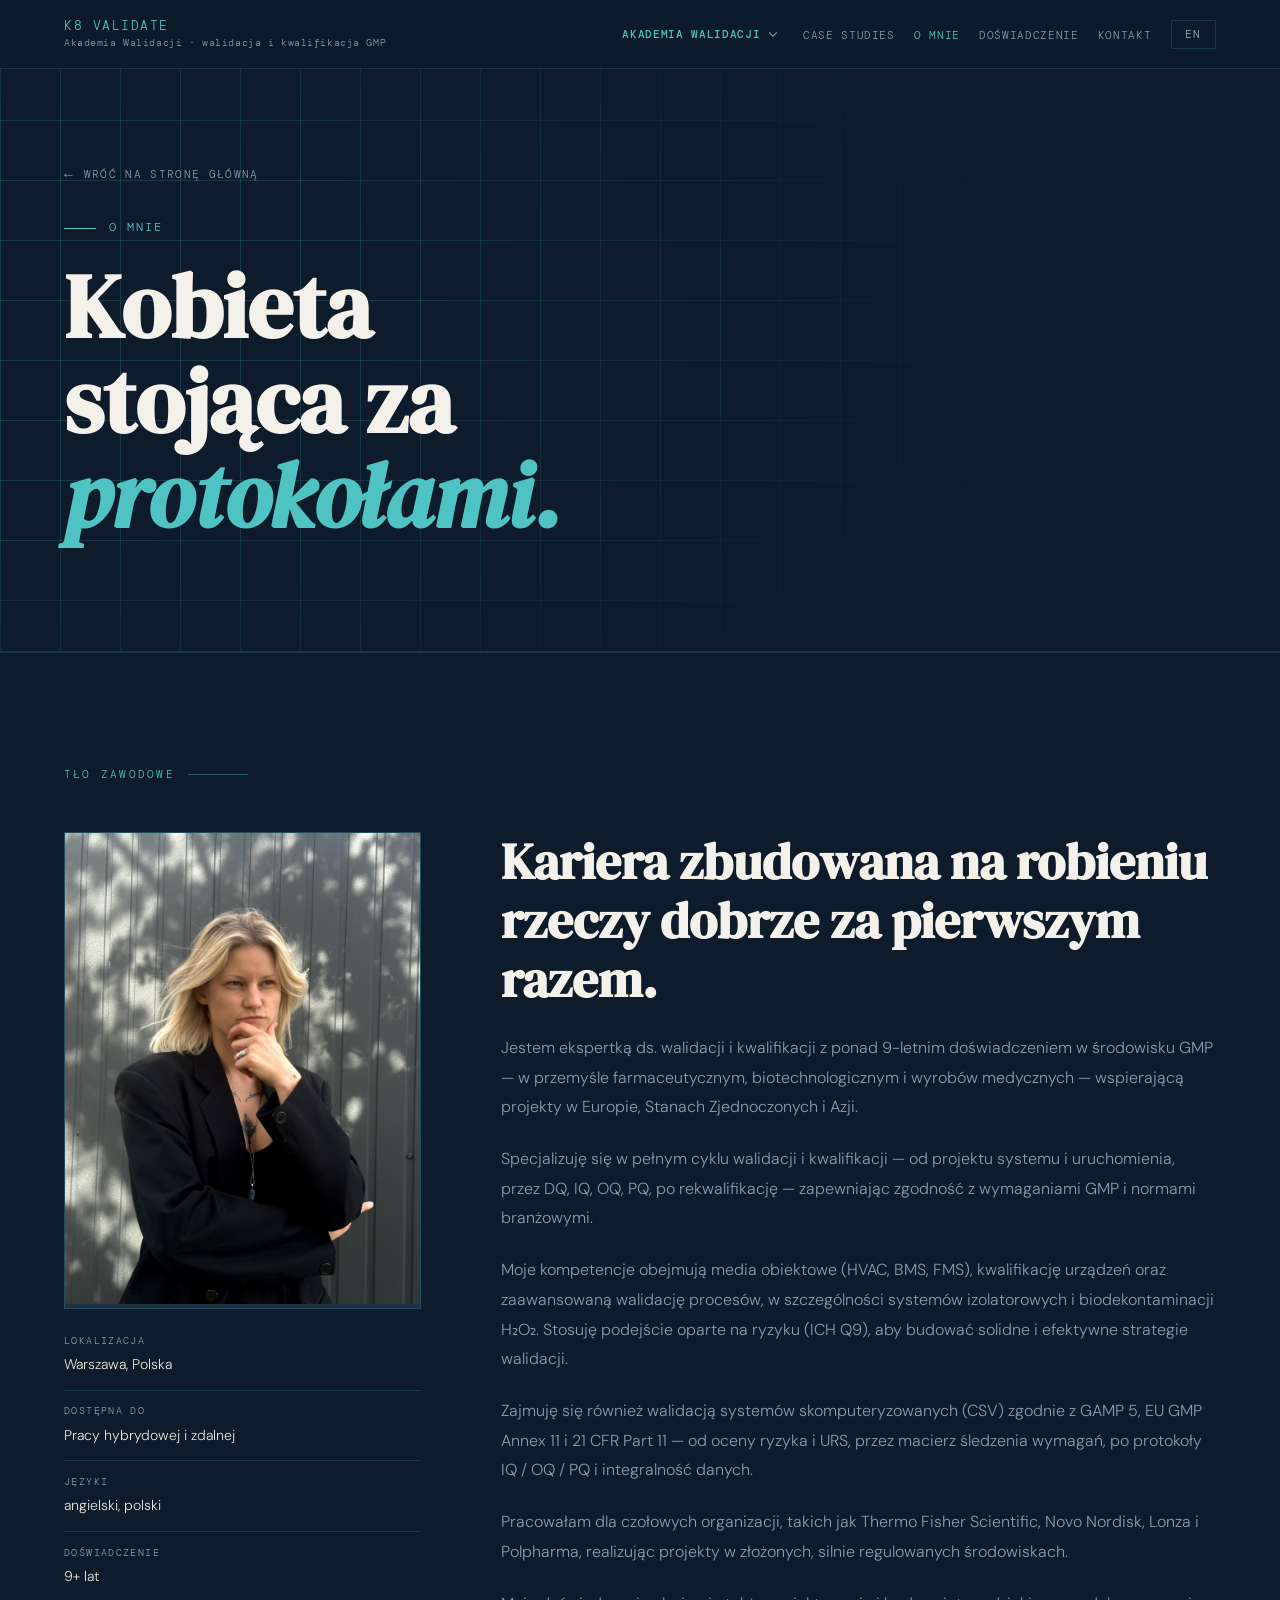
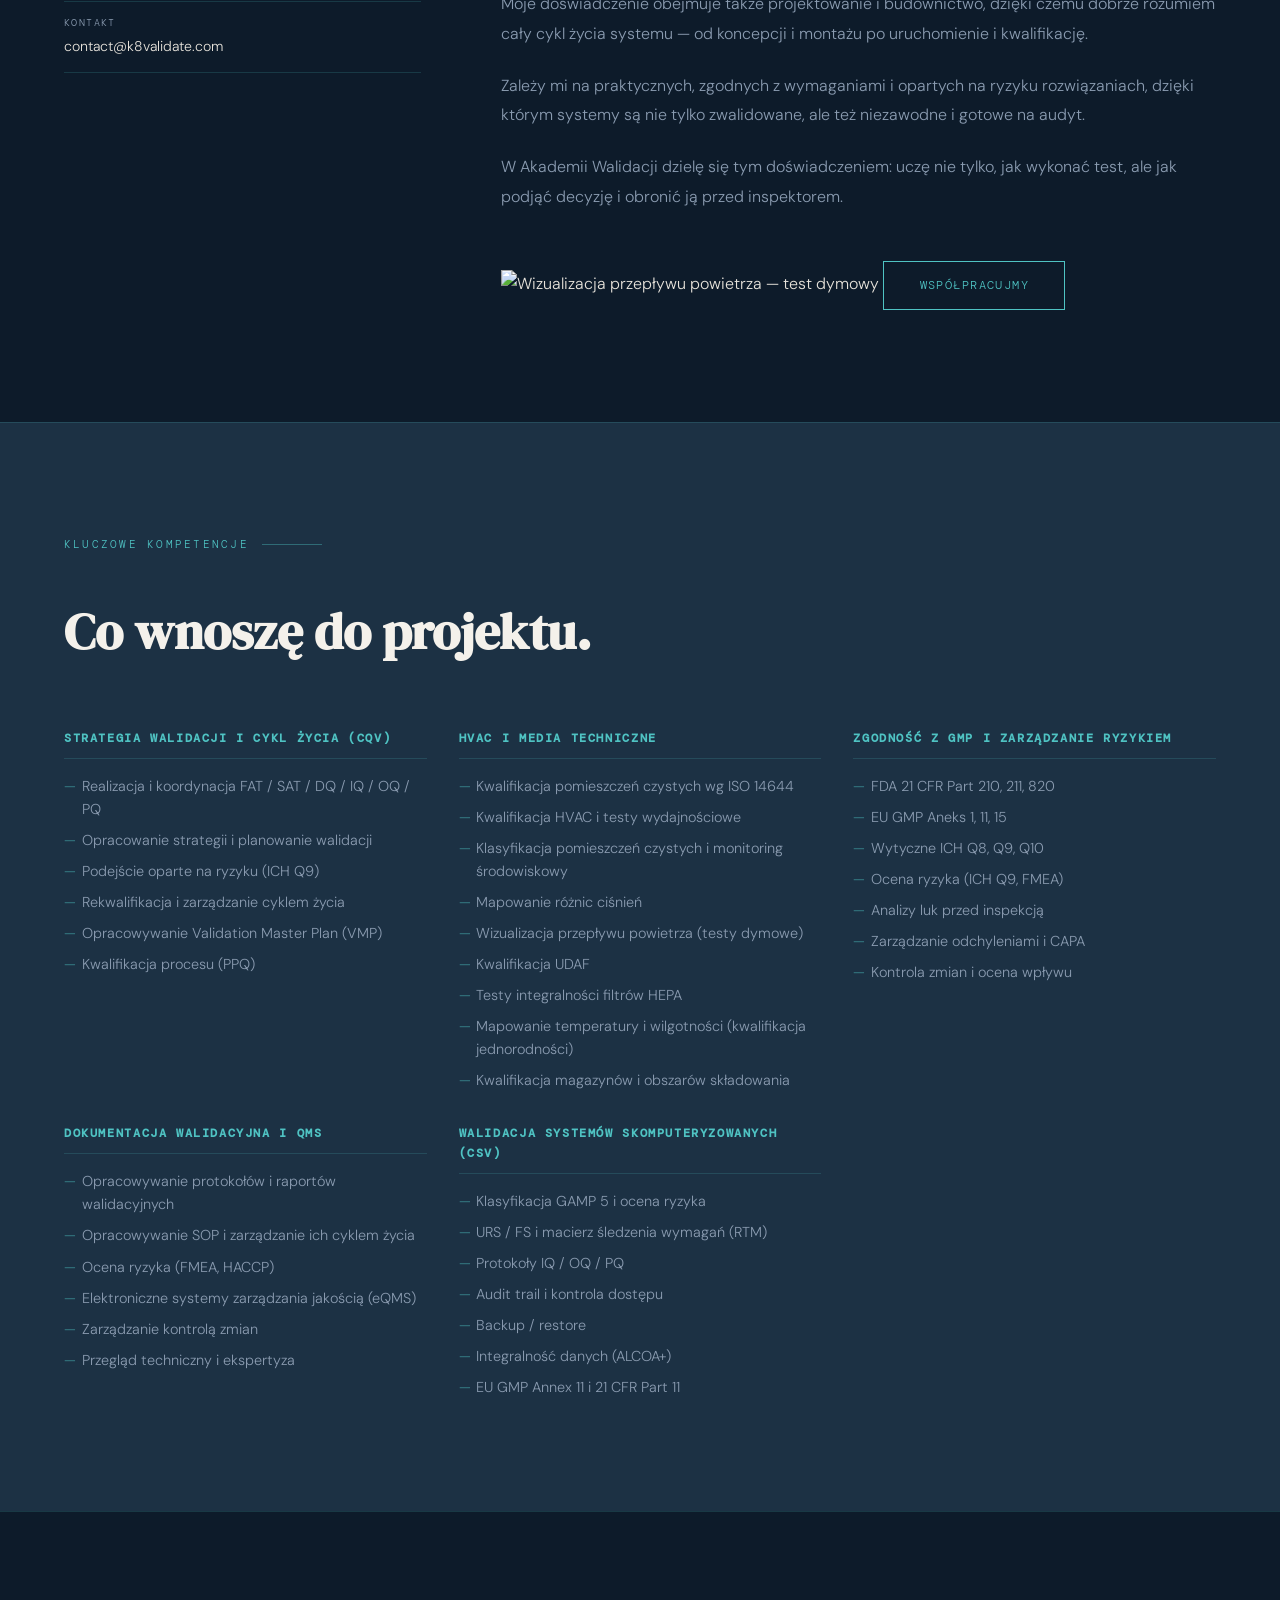
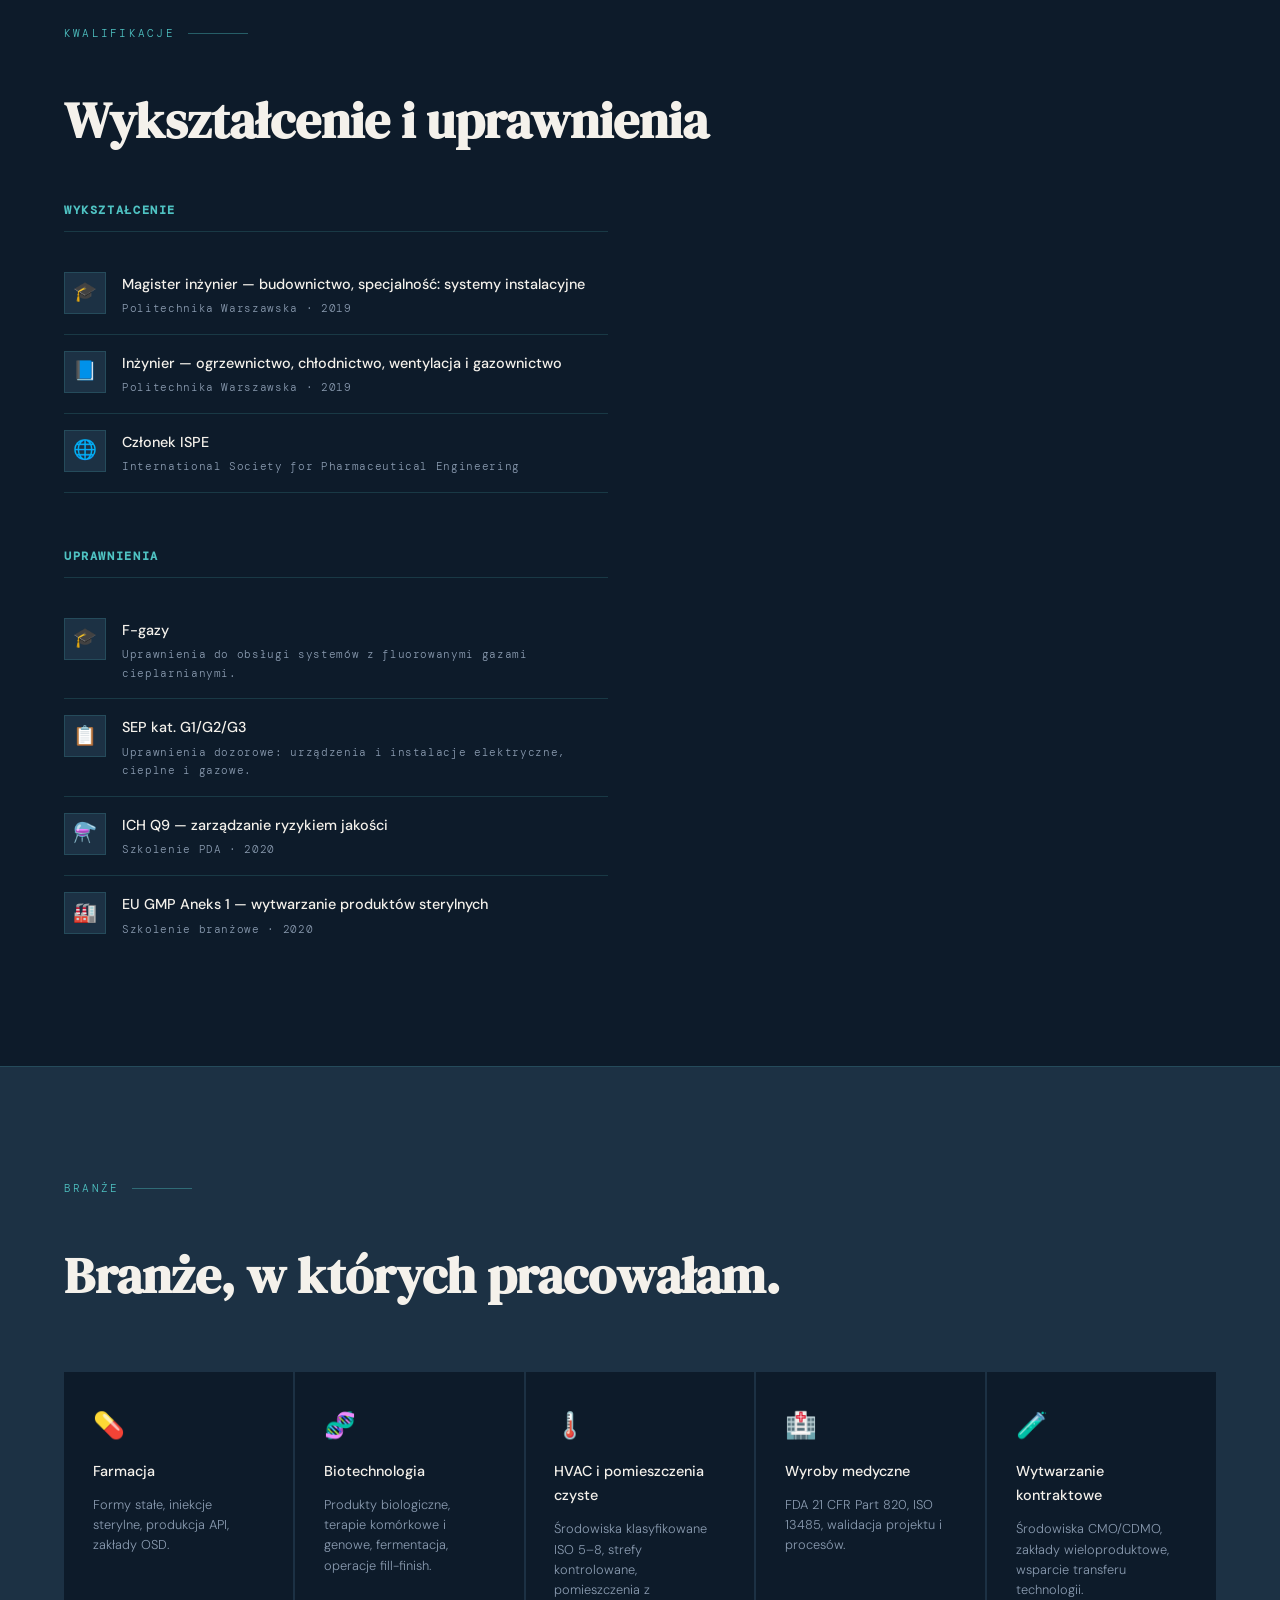
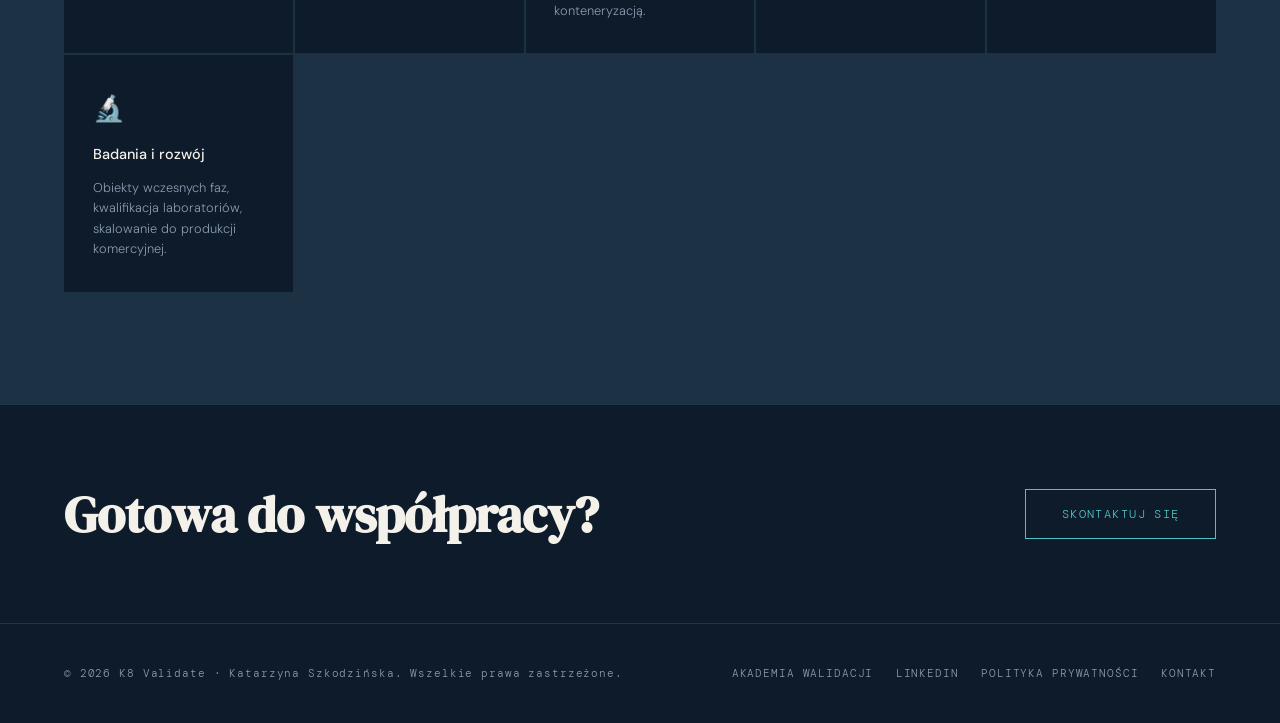
==== commit 42e87597: "Add files via upload" ====
--- a/about.html
+++ b/about.html
@@ -6,7 +6,7 @@
 <title data-en="About — K8 Validate">O mnie — K8 Validate</title>
 <link href="https://fonts.googleapis.com" rel="preconnect"/>
 <link href="https://fonts.googleapis.com/css2?family=DM+Serif+Display:ital@0;1&amp;family=DM+Mono:wght@300;400;500&amp;family=DM+Sans:wght@300;400;500&amp;display=swap" rel="stylesheet"/>
-<link href="style.css?v=6" rel="stylesheet"/>
+<link href="style.css?v=7" rel="stylesheet"/>
 <link href="assets/favicon.png" rel="icon" type="image/png"/>
 <style>
     /* ── PAGE HERO (smaller than homepage) ── */
@@ -407,7 +407,7 @@
 </div>
 <div class="bio-info-item">
 <span class="bio-info-label" data-en="Contact">Kontakt</span>
-<span class="bio-info-value">katarzyna.szkodzinska11@gmail.com</span>
+<span class="bio-info-value">contact@k8validate.com</span>
 </div>
 </div>
 </div>
@@ -595,8 +595,8 @@
 </footer>
 
 
-<script src="assets/i18n.js?v=6"></script>
-<script src="akademia.js?v=6"></script>
+<script src="assets/i18n.js?v=7"></script>
+<script src="akademia.js?v=7"></script>
 <script>
     const observer = new IntersectionObserver((entries) => {
       entries.forEach(el => { if (el.isIntersecting) el.target.classList.add('visible'); });
--- a/style.css
+++ b/style.css
@@ -845,3 +845,9 @@
   .hero-badges { font-size: 0.68rem; }
   #hero { min-height: 0; }
 }
+
+/* ---- Contact form status ---- */
+.form-status { min-height: 1.2em; margin: 0; font-size: 0.9rem; line-height: 1.5; }
+.form-status.ok { color: #1f7a4d; font-weight: 600; }
+.form-status.err { color: #b3261e; font-weight: 600; }
+#send-btn:disabled { opacity: .6; cursor: progress; }
